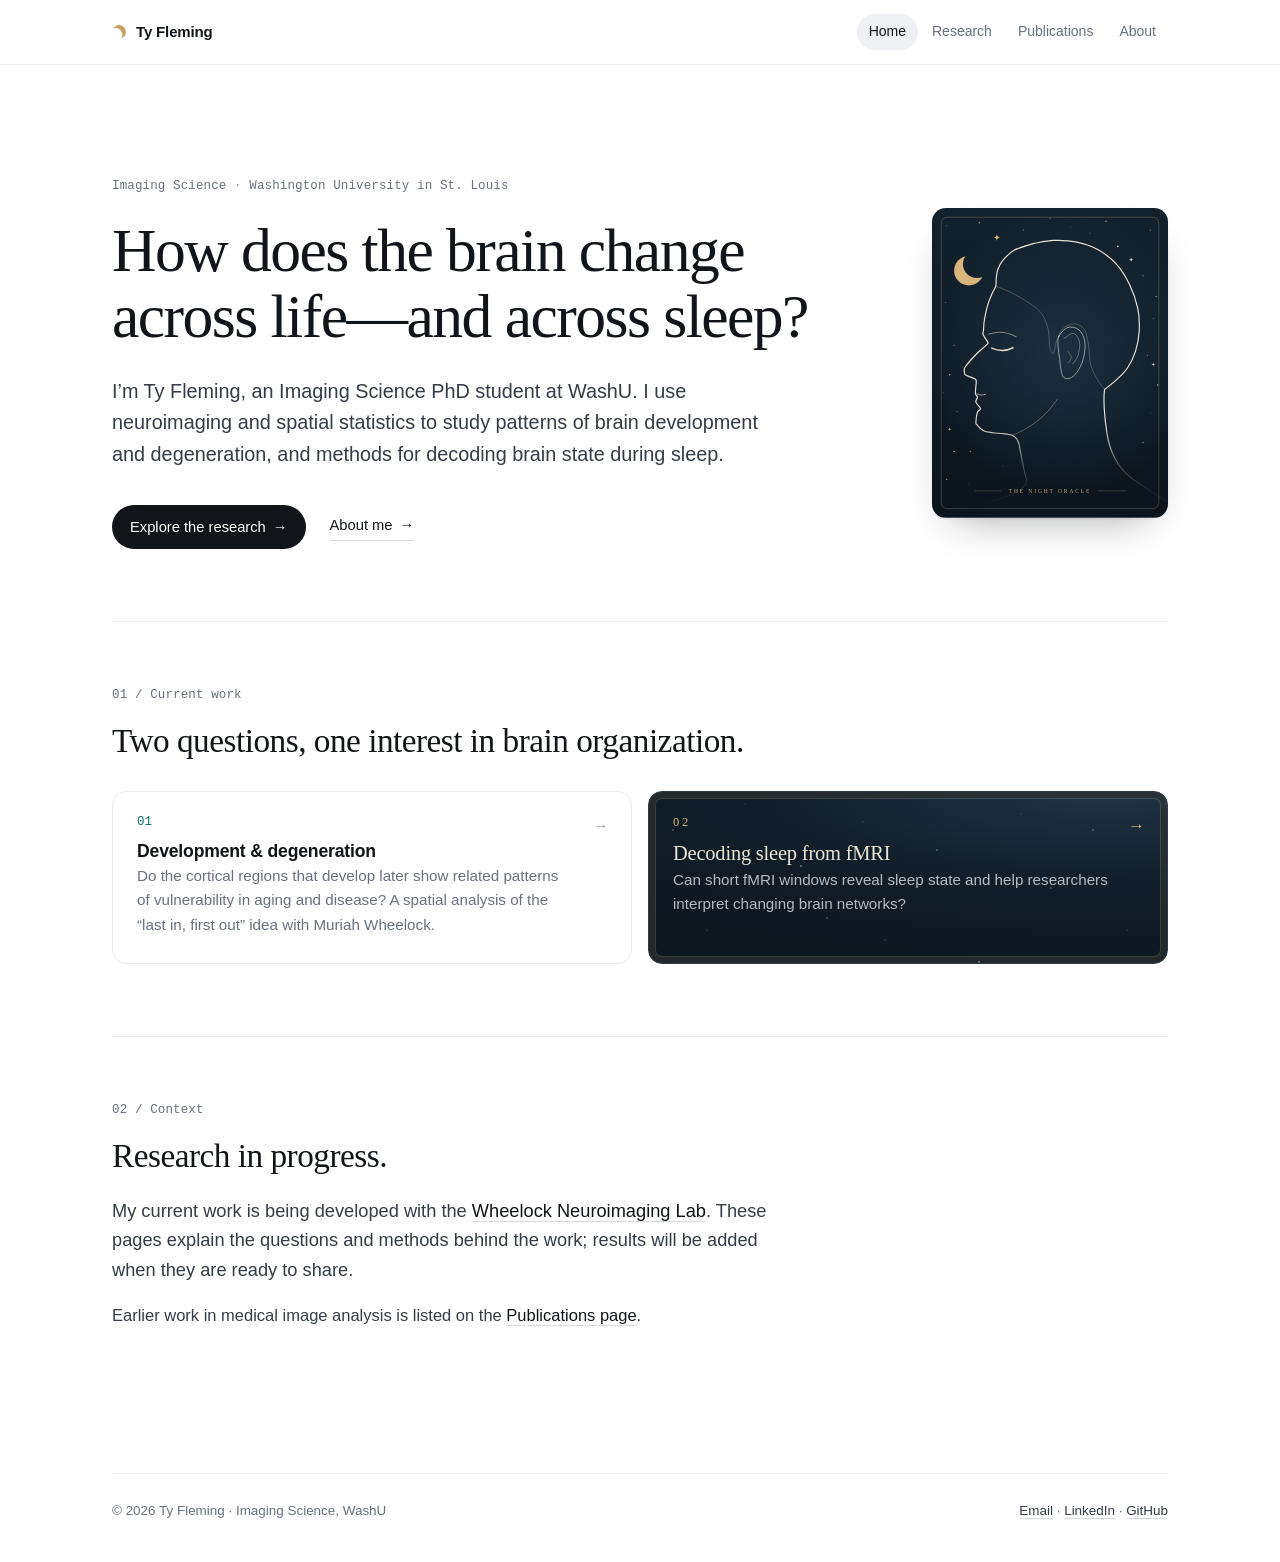
==== index.html @ 27615212 "Smooth the day/night transitions into one continuous motion Use cross-document view transitions wher" ====
<!doctype html>
<html lang="en">
<head>
  <meta charset="utf-8">
  <meta name="viewport" content="width=device-width, initial-scale=1">
  <meta name="description" content="Ty Fleming is an Imaging Science PhD student at WashU studying spatial patterns of brain development, degeneration, and sleep.">
  <title>Imaging Science PhD student — Ty Fleming</title>
  <link rel="stylesheet" href="style.css?v=20261013-sky3">
  <script src="sky.js?v=20261013-sky3"></script>
  <script defer src="head-studies.js?v=20261013-sky3"></script>

</head>
<body>
  <a class="skip-link" href="#main">Skip to content</a>
  <header class="site-header">
    <div class="header-inner">
      <a class="brand" href="index.html"><span class="brand-mark" aria-hidden="true"></span>Ty Fleming<span class="visually-hidden"> — home</span></a>
      <nav class="site-nav" aria-label="Main navigation"><a href="index.html" aria-current="page">Home</a><a href="research.html">Research</a><a href="publications.html">Publications</a><a href="about.html">About</a></nav>
    </div>
  </header>
  <main id="main">
<section class="page-hero has-portrait" aria-labelledby="home-title">
  <div class="hero-copy">
    <span class="eyebrow">Imaging Science<span class="sep"> · </span>Washington University in St. Louis</span>
    <h1 id="home-title">How does the brain change across life⁠—and across sleep?</h1>
    <p class="lead">I’m Ty Fleming, an Imaging Science PhD student at WashU. I use neuroimaging and spatial statistics to study patterns of brain development and degeneration, and methods for decoding brain state during sleep.</p>
    <div class="hero-actions"><a class="text-link button" href="research.html">Explore the research</a><a class="text-link" href="about.html">About me</a></div>
  </div>
  <div class="hero-portrait" data-selected-portrait="oracle" role="img" aria-label="Sleeping Night Oracle profile with a crescent moon and stars"></div>
</section>
<section class="content-section" aria-labelledby="current-work">
  <span class="section-label">01 / Current work</span>
  <div class="section-body">
    <h2 id="current-work">Two questions, one interest in brain organization.</h2>
    <div class="project-list">
      <a class="project-row" href="filo.html"><span class="number">01</span><div class="project-copy"><h3>Development &amp; degeneration</h3><p>Do the cortical regions that develop later show related patterns of vulnerability in aging and disease? A spatial analysis of the “last in, first out” idea with Muriah Wheelock.</p></div><span class="arrow" aria-hidden="true">→</span></a>
      <a class="project-row is-night" href="sleep.html"><span class="number">02</span><div class="project-copy"><h3>Decoding sleep from fMRI</h3><p>Can short fMRI windows reveal sleep state and help researchers interpret changing brain networks?</p></div><span class="arrow" aria-hidden="true">→</span></a>
    </div>
  </div>
</section>
<section class="content-section" aria-labelledby="context-title">
  <span class="section-label">02 / Context</span>
  <div class="section-body wide-copy">
    <h2 id="context-title">Research in progress.</h2>
    <p class="intro">My current work is being developed with the <a href="https://www.mir.wustl.edu/research/research-centers/neuroimaging-labs-research-center-nil-rc/labs/wheelock-lab/people/">Wheelock Neuroimaging Lab</a>. These pages explain the questions and methods behind the work; results will be added when they are ready to share.</p>
    <p>Earlier work in medical image analysis is listed on the <a href="publications.html">Publications page</a>.</p>
  </div>
</section>
</main>
  <footer class="site-footer"><span>© 2026 Ty Fleming · Imaging Science, WashU</span><span><a href="mailto:t.to@wustl.edu">Email</a> · <a href="https://www.linkedin.com/in/tyrellto/">LinkedIn</a> · <a href="https://github.com/tyfleming">GitHub</a></span></footer>
</body>
</html>
---- style.css ----
/* Minimal research site: one reading column, quiet hairlines, one accent.
   Stage colors are a validated dusk-to-night ramp (Wake → N3 gets darker).
   Pages opt into the Night Oracle theme with <html data-theme="night"> (the sleep page). */
:root{
  --bg:#ffffff;--ink:#111418;--ink-2:#353c45;--muted:#69717d;--faint:#a3a9b2;
  --line:#e9ebee;--line-2:#d6dade;--panel:#f6f7f9;--panel-2:#eef0f3;
  --accent:#0f6e6a;--accent-ink:#0b5652;--accent-soft:#e7f1f0;--moon:#c9a15f;
  --wake:#d4922a;--n1:#cf6068;--n2:#9460b8;--n3:#3f4a9c;
  --sans:-apple-system,BlinkMacSystemFont,"Inter","Segoe UI",Roboto,"Helvetica Neue",Arial,sans-serif;
  --serif:Charter,"Bitstream Charter","Iowan Old Style","Sitka Text",Cambria,Georgia,serif;
  --mono:"SF Mono",ui-monospace,SFMono-Regular,Menlo,Consolas,"Liberation Mono",monospace;
  --max:1120px;--gutter:32px;--measure:680px;--header:64px;
}

/* Base */
*{box-sizing:border-box}
html{scroll-behavior:smooth;scroll-padding-top:calc(var(--header) + 24px);-webkit-text-size-adjust:100%}
body{margin:0;min-height:100vh;display:flex;flex-direction:column;background:var(--bg);color:var(--ink-2);font:16.5px/1.65 var(--sans);-webkit-font-smoothing:antialiased;-moz-osx-font-smoothing:grayscale;text-rendering:optimizeLegibility}
a{color:var(--ink);text-decoration:underline;text-decoration-color:var(--line-2);text-decoration-thickness:1px;text-underline-offset:.22em;transition:color .15s ease,text-decoration-color .15s ease}
a:hover{color:var(--accent);text-decoration-color:currentColor}
:focus-visible{outline:2px solid var(--accent);outline-offset:3px;border-radius:3px}
strong{color:var(--ink);font-weight:600}
em{font-style:italic}
p{margin:0 0 1.1rem}
h1,h2,h3{color:var(--ink);margin:0}
h2{font:400 clamp(1.7rem,2.6vw,2.2rem)/1.2 var(--serif);letter-spacing:-.015em;margin:0 0 20px;max-width:var(--measure);text-wrap:balance}
h3{font-size:1.06rem;line-height:1.35;font-weight:600;letter-spacing:-.01em;margin:0 0 8px}
button,select,input{font:inherit}
::selection{background:var(--accent-soft)}
.skip-link{position:absolute;left:-9999px;top:12px;z-index:50;background:var(--ink);color:#fff;padding:.5rem 1rem;border-radius:8px}
.skip-link:focus{left:12px;color:#fff}
.visually-hidden{position:absolute;width:1px;height:1px;padding:0;margin:-1px;overflow:hidden;clip:rect(0,0,0,0);white-space:nowrap;border:0}

/* Header */
.site-header{position:sticky;top:0;z-index:30;background:rgba(255,255,255,.86);-webkit-backdrop-filter:saturate(1.6) blur(14px);backdrop-filter:saturate(1.6) blur(14px);border-bottom:1px solid var(--line)}
.header-inner{max-width:var(--max);height:var(--header);margin:0 auto;padding:0 var(--gutter);display:flex;align-items:center;justify-content:space-between;gap:24px}
.brand{display:inline-flex;align-items:center;gap:10px;font-weight:600;font-size:15px;letter-spacing:-.01em;color:var(--ink);text-decoration:none;white-space:nowrap}
.brand:hover{color:var(--ink)}
.brand-mark{display:inline-block;width:14px;height:14px;border-radius:50%;box-shadow:inset -4.5px 1.5px 0 0 var(--moon);transform:rotate(-20deg)}
.site-nav{display:flex;align-items:center;gap:2px}
.site-nav a{font-size:14px;color:var(--muted);text-decoration:none;padding:6px 12px;border-radius:999px;transition:background-color .15s ease,color .15s ease}
.site-nav a:hover{color:var(--ink);background:var(--panel)}
.site-nav a[aria-current=page]{color:var(--ink);background:var(--panel-2)}

/* Layout */
main{flex:1;width:100%;max-width:var(--max);margin:0 auto;padding:0 var(--gutter)}
.page-hero{padding:clamp(64px,9vw,112px) 0 clamp(48px,6vw,72px)}
.page-hero.has-portrait{display:grid;grid-template-columns:minmax(0,1fr) minmax(180px,236px);gap:clamp(40px,7vw,96px);align-items:center}
.eyebrow{display:block;margin:0 0 22px;font:500 12.5px/1.5 var(--mono);color:var(--muted);letter-spacing:.01em}
.eyebrow .sep{color:var(--faint)}
.page-hero h1{font:400 clamp(2.45rem,5.2vw,3.85rem)/1.07 var(--serif);letter-spacing:-.025em;max-width:820px;text-wrap:balance}
.page-hero .lead{font-size:clamp(1.1rem,1.55vw,1.27rem);line-height:1.6;color:var(--ink-2);max-width:var(--measure);margin:26px 0 0}
.hero-actions{display:flex;flex-wrap:wrap;align-items:center;gap:12px 24px;margin-top:34px}
.hero-portrait{display:block;width:100%;aspect-ratio:320 / 420;border-radius:14px;overflow:hidden;box-shadow:0 1px 2px rgba(17,20,24,.06),0 18px 40px -22px rgba(17,20,24,.45)}
.hero-portrait svg{display:block;width:100%;height:100%}

.content-section{padding:64px 0 72px;border-top:1px solid var(--line)}
.section-label{display:block;margin:0 0 16px;font:500 12.5px/1.5 var(--mono);color:var(--muted);letter-spacing:.01em}
.section-body>:first-child{margin-top:0}
.section-body>:last-child{margin-bottom:0}
.section-body>p,.wide-copy>p,.technical-content>p,.math-step p{max-width:var(--measure)}
.intro{font-size:1.14rem;line-height:1.62;color:var(--ink-2)}
.small{font-size:.89rem;line-height:1.6;color:var(--muted)}
.small strong{color:var(--ink-2)}

/* Links and buttons */
.text-link{display:inline-flex;align-items:center;gap:7px;font-size:.92rem;font-weight:500;color:var(--ink);text-decoration:none;border-bottom:1px solid var(--line-2);padding-bottom:2px;transition:color .15s ease,border-color .15s ease}
.text-link::after{content:"→";font-weight:400;transition:transform .15s ease}
.text-link[href^="http"]::after{content:"↗"}
.text-link[href^="#"]::after{content:"↓"}
.text-link:hover{color:var(--accent);border-color:var(--accent)}
.text-link:hover::after{transform:translateX(2px)}
.text-link[href^="#"]:hover::after{transform:translateY(2px)}
.text-link.button{border:0;padding:10px 18px;border-radius:999px;background:var(--ink);color:#fff}
.text-link.button:hover{background:var(--accent);color:#fff}

/* Project cards */
.project-list{display:grid;grid-template-columns:repeat(2,minmax(0,1fr));gap:16px;margin-top:30px}
.project-row{position:relative;display:flex;flex-direction:column;gap:12px;padding:24px 56px 26px 24px;border:1px solid var(--line);border-radius:14px;background:#fff;color:inherit;text-decoration:none;transition:border-color .2s ease,box-shadow .2s ease,transform .2s ease}
.project-row:hover{color:inherit;border-color:var(--line-2);box-shadow:0 14px 32px -20px rgba(17,20,24,.28);transform:translateY(-2px)}
.project-row .number{font:500 12.5px/1 var(--mono);color:var(--accent)}
.project-row h3{margin:0;font-size:1.1rem}
.project-row p{margin:0;color:var(--muted);font-size:.95rem;line-height:1.6}
.project-row .arrow{position:absolute;top:20px;right:22px;color:var(--faint);font-size:1.05rem;transition:transform .2s ease,color .2s ease}
.project-row:hover .arrow,.project-row:focus-visible .arrow{color:var(--accent);transform:translateX(3px)}
.project-row:hover h3{color:var(--accent-ink)}

/* Method steps */
.method-grid{display:grid;grid-template-columns:repeat(4,minmax(0,1fr));gap:30px 22px;margin:34px 0 26px}
.method-grid.sleep-grid{grid-template-columns:repeat(3,minmax(0,1fr))}
.method-step{position:relative;min-width:0;padding-top:20px;border-top:1px solid var(--line-2)}
.method-step::before{content:"";position:absolute;top:-4px;left:0;width:7px;height:7px;border-radius:50%;background:var(--accent);box-shadow:0 0 0 3px #fff}
.step-index{display:block;font:500 12px/1 var(--mono);color:var(--muted)}
.method-quantity{display:block;margin:12px 0 14px;font:500 1.02rem/1.35 var(--mono);color:var(--accent-ink);letter-spacing:-.01em}
.method-step h3{font-size:1rem;margin-bottom:6px}
.method-step p{margin:0;font-size:.9rem;line-height:1.58;color:var(--muted)}

/* Figures */
.research-figure{margin:40px 0 0}
.research-image-pan{overflow-x:auto;border:1px solid var(--line);border-radius:14px;background:#fff}
.research-figure img{display:block;width:100%;height:auto;max-width:100%}
.research-figure figcaption,.step-visual figcaption,.sleep-flow figcaption{max-width:var(--measure);margin-top:14px;font-size:.87rem;line-height:1.6;color:var(--muted)}
.research-figure figcaption strong{color:var(--ink)}
.step-visual{margin:30px 0 34px}
.visual-pan{overflow-x:auto;border:1px solid var(--line);border-radius:14px;background:#fff}
.step-visual img{display:block;width:100%;height:auto}
.figure-index{font:600 12px/1 var(--mono);color:var(--ink);letter-spacing:.01em;margin-right:4px;white-space:nowrap}
.figure-title{color:var(--ink);font-weight:600}
.figure-meta{display:block;margin:4px 0 6px;font:12px/1.5 var(--mono);color:var(--muted)}

/* Disclosure */
.technical{margin-top:34px;border:1px solid var(--line);border-radius:14px;padding:0 22px}
.technical summary{display:flex;align-items:center;justify-content:space-between;gap:16px;padding:17px 0;font-size:.95rem;font-weight:600;color:var(--ink);cursor:pointer;list-style:none}
.technical summary::-webkit-details-marker{display:none}
.technical summary::after{content:"";width:8px;height:8px;margin-right:4px;border-right:1.5px solid var(--muted);border-bottom:1.5px solid var(--muted);transform:rotate(45deg) translate(-2px,-2px);transition:transform .2s ease}
.technical[open] summary::after{transform:rotate(-135deg) translate(-2px,-2px)}
.technical-content{padding:2px 0 24px;border-top:1px solid var(--line);color:var(--ink-2)}
.technical-content h3{margin:1.5rem 0 .4rem;font-size:1rem}
.technical-content ul{margin:0;padding-left:1.3rem}
.technical-content li{margin:.5rem 0}

/* Publications */
.pub-list{margin-top:26px;border-top:1px solid var(--line)}
.pub-entry{display:grid;grid-template-columns:88px minmax(0,1fr);gap:24px;padding:26px 0;border-bottom:1px solid var(--line)}
.pub-entry .year{font:500 13px/1.6 var(--mono);color:var(--muted);padding-top:2px}
.pub-entry h3{max-width:720px;font-size:1.05rem;line-height:1.45;margin-bottom:8px}
.pub-entry p{margin:0 0 12px;font-size:.92rem;color:var(--muted)}
.pub-entry .text-link{font-size:.86rem}
.pub-entry:last-child{border-bottom:0}

/* Notes */
.note-band{max-width:var(--measure);margin:22px 0 14px;padding:16px 20px;border-radius:12px;background:var(--panel);font-size:.92rem;line-height:1.6}
.note-band p:last-child{margin-bottom:0}

/* Footer */
.site-footer{width:calc(100% - 2 * var(--gutter));max-width:calc(var(--max) - 2 * var(--gutter));margin:72px auto 0;padding:26px 0 40px;border-top:1px solid var(--line);display:flex;align-items:baseline;justify-content:space-between;gap:20px;font-size:.84rem;color:var(--muted)}
.site-footer a{color:var(--ink-2)}

/* ---------- Sleep decoding page ---------- */
.doc-layout{display:grid;grid-template-columns:minmax(0,1fr);gap:56px;align-items:start}
.doc-toc{display:none}
.toc-title{margin:0 0 12px;font:500 12px/1.5 var(--mono);color:var(--muted)}
.doc-toc ol{list-style:none;margin:0;padding:0}
.doc-toc ol ol{margin:4px 0 6px 12px;padding-left:10px;border-left:1px solid var(--line)}
.doc-toc li{margin:0}
.doc-toc a{display:block;padding:4px 0;font-size:.84rem;line-height:1.35;color:var(--muted);text-decoration:none}
.doc-toc ol ol a{font-size:.8rem;padding:3px 0}
.doc-toc a:hover{color:var(--ink)}
.doc-toc a.is-active{color:var(--accent-ink);font-weight:600}
@media(min-width:1180px){
  .doc-layout{grid-template-columns:minmax(0,1fr) 188px}
  .doc-toc{display:block;position:sticky;top:calc(var(--header) + 40px);max-height:calc(100vh - var(--header) - 72px);overflow:auto;padding:64px 0 24px}
  .sleep-page .method-nav{display:none}
}

/* Impact list */
.sleep-impact{max-width:820px;margin:30px 0 0;display:grid;grid-template-columns:repeat(3,minmax(0,1fr));gap:16px}
.impact-row{padding:22px 22px 24px;border-radius:14px;background:var(--panel)}
.impact-index{display:block;margin-bottom:14px;font:500 12px/1 var(--mono);color:var(--accent)}
.impact-row h3{font-size:1rem;margin:0 0 8px}
.impact-row p{margin:0;font-size:.9rem;line-height:1.6;color:var(--ink-2)}
.sleep-goal{max-width:var(--measure);margin:30px 0 12px;font-size:1.02rem;line-height:1.62}
.sleep-evidence{margin-top:12px}

/* Performance */
.performance-summary{display:grid;grid-template-columns:repeat(3,minmax(0,1fr));gap:12px;max-width:820px;margin:28px 0 40px}
.performance-summary>div{padding:20px 22px 22px;border-radius:14px;background:var(--panel)}
.performance-summary strong{display:block;font:500 clamp(2rem,3.6vw,2.6rem)/1.05 var(--sans);letter-spacing:-.03em;color:var(--ink)}
.performance-summary span{display:block;margin-top:10px;font-size:.86rem;color:var(--muted)}
.performance-grid{display:grid;grid-template-columns:minmax(0,1.25fr) minmax(0,1fr);gap:40px;max-width:900px;align-items:start}
.performance-grid h3{margin-bottom:12px}
.performance-table-wrap{overflow-x:auto}
.performance-table{width:100%;border-collapse:collapse;font-size:.88rem;font-variant-numeric:tabular-nums}
.performance-table caption,.confusion caption{caption-side:top;text-align:left;margin-bottom:10px;font-size:.82rem;line-height:1.5;color:var(--muted)}
.performance-table th,.performance-table td{padding:10px 8px;border-bottom:1px solid var(--line);text-align:right;white-space:nowrap}
.performance-table th:first-child{text-align:left;padding-left:0}
.performance-table td:last-child{padding-right:0}
.performance-table thead th{font:500 11.5px/1.4 var(--mono);color:var(--muted);border-bottom-color:var(--line-2)}
.performance-table tbody th{font-weight:600;color:var(--ink)}
.stage-dot{display:inline-block;width:8px;height:8px;margin-right:9px;border-radius:50%;background:var(--stage);vertical-align:1px}
.confusion{border-collapse:separate;border-spacing:3px;font-variant-numeric:tabular-nums}
.confusion th{font:500 11.5px/1.3 var(--mono);color:var(--muted);padding:4px 6px;text-align:center}
.confusion tbody th{text-align:right;padding-right:8px;color:var(--ink);font:600 .84rem/1.2 var(--sans)}
.confusion td{width:66px;height:54px;padding:6px 4px;border-radius:7px;text-align:center;color:var(--ink)}
.confusion td.is-dark{color:#fff}
.confusion td span{display:block;font-size:.86rem;font-weight:600;line-height:1.2}
.confusion td small{display:block;margin-top:2px;font:11px/1.2 var(--mono);opacity:.78}
.confusion .axis-note th{font:500 11px/1.3 var(--mono);color:var(--muted);text-align:center;padding-bottom:2px}
.performance-context{max-width:var(--measure);margin-top:26px}

/* Pipeline diagram */
.sleep-flow{margin:30px 0 40px}
.flow-grid{display:grid;grid-template-columns:minmax(0,1fr) 30px minmax(118px,140px);align-items:stretch}
.flow-branches{display:grid;gap:14px;min-width:0}
.flow-branch-label{display:block;margin:0 0 7px;font:500 11.5px/1.4 var(--mono);color:var(--muted)}
.flow-line{list-style:none;display:flex;align-items:stretch;gap:22px;margin:0;padding:0}
.flow-line li{position:relative;flex:1;min-width:0;display:flex;flex-direction:column;justify-content:space-between;gap:8px;min-height:70px;padding:11px 12px;border-radius:10px;background:var(--panel);font-size:.78rem;line-height:1.3;color:var(--muted)}
.flow-line li+li::before{content:"";position:absolute;left:-17px;top:50%;width:12px;height:1px;background:var(--faint)}
.flow-line li+li::after{content:"";position:absolute;left:-9px;top:calc(50% - 3px);width:5px;height:5px;border-top:1px solid var(--faint);border-right:1px solid var(--faint);transform:rotate(45deg)}
.flow-line strong{font:500 .9rem/1.2 var(--mono);color:var(--ink);white-space:nowrap}
.flow-join{position:relative;margin:calc(11.5px * 1.4 + 7px + 35px) 0 35px}
.flow-join::before{content:"";position:absolute;left:0;right:12px;top:0;bottom:0;border:1px solid var(--faint);border-left:0;border-radius:0 10px 10px 0}
.flow-join::after{content:"";position:absolute;right:2px;top:calc(50% - 3px);width:5px;height:5px;border-top:1px solid var(--faint);border-right:1px solid var(--faint);transform:rotate(45deg)}
.flow-join i{position:absolute;right:0;left:calc(100% - 12px);top:50%;height:1px;background:var(--faint)}
.flow-merge{align-self:center;display:flex;flex-direction:column;justify-content:space-between;gap:8px;min-height:70px;padding:11px 12px;border-radius:10px;background:var(--ink);color:#c9ced5;font-size:.78rem;line-height:1.3}
.flow-merge strong{font:500 .9rem/1.2 var(--mono);color:#fff}
.sleep-flow figcaption{max-width:var(--measure)}

/* Equations */
.method-nav{display:flex;flex-wrap:wrap;gap:6px;margin:0 0 26px}
.method-nav a{padding:4px 11px;border-radius:999px;background:var(--panel);font-size:.8rem;color:var(--ink-2);text-decoration:none}
.method-nav a:hover{background:var(--accent-soft);color:var(--accent-ink)}
.math-steps{margin-top:8px}
.math-step{display:grid;grid-template-columns:44px minmax(0,1fr);gap:6px;padding:40px 0 34px;border-top:1px solid var(--line);scroll-margin-top:calc(var(--header) + 16px)}
.math-step>div{min-width:0}
.math-number{padding-top:3px;font:500 13px/1.4 var(--mono);color:var(--accent)}
.math-step h3{margin:0 0 14px;font-size:1.2rem}
.math-step p{font-size:.96rem;line-height:1.68}
.math-step p:last-child{margin-bottom:0}
.formula{max-width:100%;overflow-x:auto;margin:22px 0;padding:18px 20px;border-radius:12px;background:var(--panel);font-size:1.06rem;line-height:1.9;font-variant-numeric:tabular-nums}
.formula .katex-display{width:max-content;min-width:100%;margin:0;text-align:center}
.formula .katex-display>.katex{text-align:center}
.formula .katex{font-size:1em}
.method-source{margin-top:26px;max-width:var(--measure)}

/* Simplex explorer */
.simplex-shell{margin-top:26px}
.simplex-toolbar{display:flex;flex-wrap:wrap;align-items:center;justify-content:space-between;gap:14px 20px;margin-bottom:16px}
.simplex-label-view{display:flex;align-items:center;gap:12px;margin:0;padding:0;border:0;font-size:.84rem}
.simplex-label-view[hidden]{display:none}
.simplex-label-view legend{float:left;margin-right:4px;padding:0;font-weight:600;color:var(--ink)}
.segmented{display:inline-flex;padding:3px;border-radius:999px;background:var(--panel-2)}
.segmented label{display:inline-flex;align-items:center;padding:5px 13px;border-radius:999px;color:var(--muted);cursor:pointer;transition:background-color .15s ease,color .15s ease}
.segmented input{position:absolute;opacity:0;pointer-events:none}
.segmented label:has(input:checked){background:#fff;color:var(--ink);box-shadow:0 1px 2px rgba(17,20,24,.12)}
.segmented label:has(input:focus-visible){outline:2px solid var(--accent);outline-offset:1px}
.simplex-controls{display:flex;flex-wrap:wrap;align-items:center;gap:10px 14px;font-size:.84rem}
.simplex-controls label{font-weight:600;color:var(--ink)}
.simplex-controls select,.simplex-readout select{appearance:none;-webkit-appearance:none;border:1px solid var(--line-2);border-radius:9px;background:#fff url("data:image/svg+xml,%3Csvg xmlns='http://www.w3.org/2000/svg' width='10' height='6'%3E%3Cpath d='M1 1l4 4 4-4' fill='none' stroke='%2369717d' stroke-width='1.4'/%3E%3C/svg%3E") no-repeat right 11px center;color:var(--ink);padding:7px 32px 7px 11px;font-size:.84rem;cursor:pointer}
.simplex-controls select:hover,.simplex-readout select:hover{border-color:var(--faint)}
.simplex-actions{display:inline-flex;gap:4px}
.simplex-actions button{min-width:34px;height:34px;padding:0 10px;border:1px solid var(--line-2);border-radius:9px;background:#fff;color:var(--ink-2);font-size:.84rem;cursor:pointer;transition:background-color .15s ease,border-color .15s ease}
.simplex-actions button:hover{background:var(--panel);border-color:var(--faint)}
.simplex-layout{display:grid;grid-template-columns:minmax(0,1.65fr) minmax(220px,.85fr);gap:28px;align-items:start}
.simplex-canvas-wrap{min-width:0;border:1px solid var(--line);border-radius:16px;background:#fff;overflow:hidden}
#simplex-canvas{display:block;width:100%;height:470px;touch-action:none;cursor:grab}
#simplex-canvas:active{cursor:grabbing}
.stage-key{display:flex;flex-wrap:wrap;gap:8px 18px;margin:14px 0 10px;font-size:.82rem;color:var(--ink-2)}
.stage-key span{display:inline-flex;align-items:center;gap:7px}
.stage-key i{display:inline-block;width:9px;height:9px;border-radius:50%;background:var(--stage)}
.simplex-readout{font-size:.88rem}
.simplex-readout label{display:block;margin-bottom:8px;color:var(--ink)}
.simplex-readout select{width:100%}
.prediction-summary{display:grid;grid-template-columns:1fr auto;gap:2px 12px;align-items:baseline;margin:22px 0 0;padding:0 0 12px}
.prediction-summary span:first-child{grid-column:1 / -1;font:500 11.5px/1.5 var(--mono);color:var(--muted)}
.prediction-summary strong{font-size:1.75rem;line-height:1.15;font-weight:600;letter-spacing:-.02em;color:var(--ink)}
.prediction-summary strong::before{content:"";display:inline-block;width:11px;height:11px;margin-right:10px;border-radius:50%;background:var(--predicted-color,var(--faint));vertical-align:3px}
.prediction-summary span:last-child{font-size:.82rem;color:var(--muted);font-variant-numeric:tabular-nums}
.observed-summary{display:grid;grid-template-columns:1fr auto;align-items:baseline;gap:12px;margin:0 0 4px;padding:10px 0;border-top:1px solid var(--line)}
.observed-summary[hidden]{display:none}
.observed-summary span{font:500 11.5px/1.5 var(--mono);color:var(--muted)}
.observed-summary strong{font-size:1.1rem;color:var(--ink)}
.observed-summary strong::before{content:"";display:inline-block;width:9px;height:9px;margin-right:8px;border-radius:50%;background:var(--observed-color,var(--faint));vertical-align:1px}
.prob-strip{display:flex;gap:2px;height:10px;margin:6px 0 4px;border-radius:5px;overflow:hidden;background:var(--panel-2)}
.prob-strip i{display:block;height:100%;min-width:0;background:var(--stage);transition:flex-basis .25s ease}
.simplex-readout table{width:100%;margin:12px 0 16px;border-collapse:collapse;font-size:.85rem;font-variant-numeric:tabular-nums}
.simplex-readout th,.simplex-readout td{padding:8px 0;border-bottom:1px solid var(--line);text-align:left}
.simplex-readout thead th{font:500 11.5px/1.4 var(--mono);color:var(--muted);border-bottom-color:var(--line-2)}
.simplex-readout tbody th{font-weight:500;color:var(--ink)}
.simplex-readout td:last-child,.simplex-readout th:last-child{text-align:right}

/* Head studies page (unlinked) keeps working with the shared tokens. */
.studies-intro h1{font-family:var(--serif)!important}

/* ---------- Night Oracle theme (sleep page) ----------
   The same layout under a night sky: ivory type, moon-gold accents, tarot-style framing.
   Stage ramp re-stepped for the dark surface (CVD ΔE 12.7, normal-vision ΔE 17.6). */
:root{--stars:url("data:image/svg+xml,%3Csvg xmlns='http://www.w3.org/2000/svg' width='420' height='420'%3E%3Cg fill='%23e7ecef'%3E%3Ccircle cx='24' cy='38' r='0.9' opacity='0.55'/%3E%3Ccircle cx='96' cy='12' r='0.6' opacity='0.4'/%3E%3Ccircle cx='152' cy='74' r='1.1' opacity='0.7'/%3E%3Ccircle cx='214' cy='30' r='0.7' opacity='0.45'/%3E%3Ccircle cx='288' cy='58' r='0.9' opacity='0.6'/%3E%3Ccircle cx='372' cy='22' r='0.6' opacity='0.4'/%3E%3Ccircle cx='402' cy='96' r='1' opacity='0.55'/%3E%3Ccircle cx='58' cy='138' r='0.7' opacity='0.45'/%3E%3Ccircle cx='130' cy='182' r='0.6' opacity='0.35'/%3E%3Ccircle cx='236' cy='148' r='0.8' opacity='0.5'/%3E%3Ccircle cx='330' cy='170' r='1.2' opacity='0.65'/%3E%3Ccircle cx='386' cy='226' r='0.7' opacity='0.4'/%3E%3Ccircle cx='18' cy='250' r='1' opacity='0.55'/%3E%3Ccircle cx='110' cy='286' r='0.8' opacity='0.5'/%3E%3Ccircle cx='196' cy='250' r='0.6' opacity='0.35'/%3E%3Ccircle cx='262' cy='318' r='1' opacity='0.6'/%3E%3Ccircle cx='346' cy='298' r='0.6' opacity='0.35'/%3E%3Ccircle cx='64' cy='372' r='0.7' opacity='0.45'/%3E%3Ccircle cx='154' cy='396' r='1.1' opacity='0.6'/%3E%3Ccircle cx='300' cy='392' r='0.8' opacity='0.45'/%3E%3C/g%3E%3Cg fill='%23d8b57c'%3E%3Ccircle cx='178' cy='126' r='1' opacity='.6'/%3E%3Ccircle cx='44' cy='322' r='.9' opacity='.5'/%3E%3C/g%3E%3C/svg%3E")}
:root[data-theme="night"]{
  color-scheme:dark;
  --bg:#0d1720;--bg-2:#111c26;--ink:#ece6d6;--ink-2:#c1c9d0;--muted:#8f9aa6;--faint:#5e6a77;
  --line:#1f2c38;--line-2:#2c3a47;--panel:#13202b;--panel-2:#1a2834;--panel-3:#22323f;
  --accent:#d8b57c;--accent-ink:#e8cb95;--accent-soft:rgba(216,181,124,.14);--moon:#d8b57c;
  --gold-line:rgba(216,181,124,.30);--gold-faint:rgba(216,181,124,.14);
  --wake:#c38824;--n1:#b24f63;--n2:#6453a7;--n3:#359bd9;
  --canvas-bg:#111c26;--canvas-line:#4a5866;--canvas-ink:#ece6d6;--canvas-point-alpha:.5;
}
:root[data-theme="night"] body{background:radial-gradient(1100px 620px at 82% -8%,rgba(40,66,92,.55),transparent 68%),radial-gradient(900px 700px at -10% 110%,rgba(52,48,96,.28),transparent 70%),var(--bg);background-attachment:fixed}
/* A fixed, sparse star field: full at the page edges, faint behind the reading column. */
:root[data-theme="night"] body::before{content:"";position:fixed;inset:0;z-index:-1;pointer-events:none;background-image:var(--stars);background-size:420px 420px;opacity:.8;-webkit-mask-image:linear-gradient(90deg,#000 0,#000 9%,rgba(0,0,0,.22) 24%,rgba(0,0,0,.22) 76%,#000 91%,#000 100%);mask-image:linear-gradient(90deg,#000 0,#000 9%,rgba(0,0,0,.22) 24%,rgba(0,0,0,.22) 76%,#000 91%,#000 100%)}
:root[data-theme="night"] a{text-decoration-color:var(--gold-line)}
:root[data-theme="night"] ::selection{background:rgba(216,181,124,.32);color:#fff}
:root[data-theme="night"] .skip-link,:root[data-theme="night"] .skip-link:focus{background:var(--accent);color:var(--bg)}
:root[data-theme="night"] .site-header{background:rgba(11,20,28,.78);-webkit-backdrop-filter:saturate(1.4) blur(14px);backdrop-filter:saturate(1.4) blur(14px);border-bottom-color:var(--gold-faint)}
:root[data-theme="night"] .brand{font:500 16px/1 var(--serif);letter-spacing:.04em}
:root[data-theme="night"] .site-nav a[aria-current=page]{color:var(--accent-ink);background:var(--accent-soft)}
:root[data-theme="night"] .eyebrow,:root[data-theme="night"] .section-label{font:600 11.5px/1.6 var(--serif);color:var(--accent);letter-spacing:.24em;text-transform:uppercase}
:root[data-theme="night"] .page-hero h1{letter-spacing:-.015em}
/* Section dividers: a gold hairline that parts around a small star. */
:root[data-theme="night"] .content-section{position:relative;border-top:0}
:root[data-theme="night"] .content-section::before{content:"";position:absolute;top:0;left:0;right:0;height:1px;background:linear-gradient(90deg,transparent,var(--gold-line) 10%,var(--gold-line) 47%,transparent 48.6%,transparent 51.4%,var(--gold-line) 53%,var(--gold-line) 90%,transparent)}
:root[data-theme="night"] .content-section::after{content:"✦";position:absolute;top:0;left:50%;transform:translate(-50%,-52%);font-size:12px;line-height:1;color:var(--accent)}
:root[data-theme="night"] .text-link{border-bottom-color:var(--gold-line)}
:root[data-theme="night"] .method-step{border-top-color:var(--gold-faint)}
:root[data-theme="night"] .method-step::before{content:"✦";width:auto;height:auto;top:0;left:0;transform:translate(-2px,-55%);border-radius:0;background:var(--bg);box-shadow:none;padding-right:4px;font-size:11px;line-height:1;color:var(--accent)}
:root[data-theme="night"] .visual-pan{border-color:var(--line-2);background:var(--bg-2)}
:root[data-theme="night"] .figure-index{color:var(--accent)}
:root[data-theme="night"] .note-band{border:1px solid var(--gold-faint)}
:root[data-theme="night"] .site-footer{border-top-color:var(--gold-faint)}
:root[data-theme="night"] .toc-title{font:600 11px/1.5 var(--serif);letter-spacing:.22em;text-transform:uppercase;color:var(--accent)}
:root[data-theme="night"] .doc-toc ol ol{border-left-color:var(--gold-faint)}
:root[data-theme="night"] .impact-row{background:linear-gradient(180deg,rgba(28,43,57,.85),rgba(17,28,38,.85));border:1px solid var(--gold-faint)}
:root[data-theme="night"] .performance-summary>div{border:1px solid var(--gold-faint)}
:root[data-theme="night"] .performance-summary strong{color:var(--accent-ink)}
:root[data-theme="night"] .flow-line li{border:1px solid var(--line-2)}
:root[data-theme="night"] .flow-merge{background:var(--accent);color:#3a2c14;box-shadow:0 0 34px -10px rgba(216,181,124,.6)}
:root[data-theme="night"] .flow-merge strong{color:#14100a}
:root[data-theme="night"] .flow-merge::before{color:#5b4826}
:root[data-theme="night"] .method-nav a{border:1px solid var(--line-2)}
:root[data-theme="night"] .formula{border:1px solid var(--line);color:var(--ink)}
:root[data-theme="night"] .segmented label:has(input:checked){background:var(--panel-3);color:var(--accent-ink);box-shadow:inset 0 0 0 1px var(--gold-line)}
:root[data-theme="night"] .simplex-controls select,:root[data-theme="night"] .simplex-readout select{background-color:var(--panel);background-image:url("data:image/svg+xml,%3Csvg xmlns='http://www.w3.org/2000/svg' width='10' height='6'%3E%3Cpath d='M1 1l4 4 4-4' fill='none' stroke='%23d8b57c' stroke-width='1.4'/%3E%3C/svg%3E")}
:root[data-theme="night"] .simplex-actions button{background:var(--panel)}
:root[data-theme="night"] .simplex-actions button:hover{background:var(--panel-2);border-color:var(--gold-line);color:var(--accent-ink)}
:root[data-theme="night"] .simplex-canvas-wrap{border-color:var(--gold-faint);background:var(--bg-2)}
@media(max-width:760px){:root[data-theme="night"] .eyebrow,:root[data-theme="night"] .section-label{letter-spacing:.14em}}

/* On the light pages, links into the sleep research are dealt as small night tarot cards. */
.project-row.is-night{border-color:#2c3a47;background:radial-gradient(130% 100% at 88% 0%,#1f3446 0,#121e29 52%,#0d1720 100%);box-shadow:inset 0 0 0 6px rgba(13,23,32,.5),inset 0 0 0 7px rgba(216,181,124,.22)}
.project-row.is-night::before{content:"";position:absolute;inset:0;border-radius:inherit;background-image:var(--stars);background-size:420px 420px;opacity:.55;pointer-events:none}
.project-row.is-night>*{position:relative}
.project-row.is-night .number{color:#d8b57c;font-family:var(--serif);letter-spacing:.22em}
.project-row.is-night h3{color:#ece6d6;font-family:var(--serif);font-weight:400;font-size:1.28rem}
.project-row.is-night p{color:#b3bcc4}
.project-row.is-night .arrow{position:absolute;color:#d8b57c}
.project-row.is-night:hover{border-color:rgba(216,181,124,.55);box-shadow:inset 0 0 0 6px rgba(13,23,32,.5),inset 0 0 0 7px rgba(216,181,124,.35),0 22px 44px -24px rgba(13,23,32,.8)}
.project-row.is-night:hover h3{color:#e8cb95}

/* Cross-document fade so moving into (or out of) the night page feels continuous. */
@view-transition{navigation:auto}
@media(prefers-reduced-motion:reduce){@view-transition{navigation:none}}

/* Day ↔ night page transitions (sky.js). One continuous motion: the night page descends
   over the day page behind a soft edge (dusk), and the day page rises back (dawn). */
html:active-view-transition-type(to-night)::view-transition-old(root),
html:active-view-transition-type(to-day)::view-transition-old(root),
html:active-view-transition-type(to-night)::view-transition-new(root),
html:active-view-transition-type(to-day)::view-transition-new(root){mix-blend-mode:normal}
html:active-view-transition-type(to-night)::view-transition-old(root){animation:sky-dim 1s cubic-bezier(.65,0,.35,1) both}
html:active-view-transition-type(to-day)::view-transition-old(root){animation:sky-brighten 1s cubic-bezier(.65,0,.35,1) both}
html:active-view-transition-type(to-night)::view-transition-new(root){-webkit-mask-image:linear-gradient(180deg,#000 0,#000 44%,transparent 52%);mask-image:linear-gradient(180deg,#000 0,#000 44%,transparent 52%);-webkit-mask-size:100% 300%;mask-size:100% 300%;animation:sky-descend 1s cubic-bezier(.65,0,.35,1) both}
html:active-view-transition-type(to-day)::view-transition-new(root){-webkit-mask-image:linear-gradient(0deg,#000 0,#000 44%,transparent 52%);mask-image:linear-gradient(0deg,#000 0,#000 44%,transparent 52%);-webkit-mask-size:100% 300%;mask-size:100% 300%;animation:sky-rise 1s cubic-bezier(.65,0,.35,1) both}
@keyframes sky-descend{from{-webkit-mask-position:0 68%;mask-position:0 68%}to{-webkit-mask-position:0 26%;mask-position:0 26%}}
@keyframes sky-rise{from{-webkit-mask-position:0 32%;mask-position:0 32%}to{-webkit-mask-position:0 74%;mask-position:0 74%}}
@keyframes sky-dim{to{filter:brightness(.8)}}
@keyframes sky-brighten{to{filter:brightness(1.25)}}
/* Fallback curtain for browsers without cross-document view transitions: same soft edge. */
.sky-veil{position:fixed;left:0;right:0;top:0;height:200vh;z-index:100;pointer-events:none;will-change:transform}
.sky-veil--dusk{background:linear-gradient(180deg,#0d1720 0,#0d1720 50%,rgba(13,23,32,0) 62%);animation:sky-veil-down .9s cubic-bezier(.65,0,.35,1) forwards}
.sky-veil--dawn{background:linear-gradient(0deg,#fff 0,#fff 50%,rgba(255,255,255,0) 62%);animation:sky-veil-up .9s cubic-bezier(.65,0,.35,1) forwards}
@keyframes sky-veil-down{from{transform:translateY(-100%)}to{transform:translateY(0)}}
@keyframes sky-veil-up{from{transform:translateY(50%)}to{transform:translateY(-50%)}}
html.sky-arrive-night::after,html.sky-arrive-day::after{content:"";position:fixed;inset:0;z-index:100;pointer-events:none;animation:sky-lift .5s ease .05s forwards}
html.sky-arrive-night::after{background:#0d1720}
html.sky-arrive-day::after{background:#fff}
@keyframes sky-lift{to{opacity:0;visibility:hidden}}
@media(prefers-reduced-motion:reduce){.sky-veil,html.sky-arrive-night::after,html.sky-arrive-day::after{display:none}}

/* Responsive */
@media(max-width:900px){
  .performance-grid{grid-template-columns:1fr;gap:34px}
  .sleep-impact{grid-template-columns:1fr}
  .flow-grid{grid-template-columns:1fr}
  .flow-join{display:none}
  .flow-merge{margin-top:14px;align-self:stretch;flex-direction:row;align-items:baseline;min-height:0}
  .flow-merge::before{content:"Both branches →";font:500 11.5px/1.4 var(--mono);color:#9aa1ab;margin-right:auto}
  .simplex-layout{grid-template-columns:1fr}
  #simplex-canvas{height:400px}
}
@media(max-width:760px){
  :root{--gutter:20px;--header:auto}
  html{scroll-padding-top:110px}
  .header-inner{height:auto;min-height:58px;flex-wrap:wrap;gap:6px 16px;padding-top:10px;padding-bottom:10px}
  .site-nav{margin-left:-12px}
  .page-hero.has-portrait{grid-template-columns:minmax(0,1fr) 112px;gap:22px;align-items:start}
  .page-hero.has-portrait .hero-copy{display:contents}
  .page-hero.has-portrait .eyebrow{grid-column:1;grid-row:1;align-self:center;margin:0}
  .page-hero.has-portrait .hero-portrait{grid-column:2;grid-row:1}
  .page-hero.has-portrait h1,.page-hero.has-portrait .lead,.page-hero.has-portrait .hero-actions{grid-column:1 / -1}
  .page-hero.has-portrait .lead{margin-top:0}
  .page-hero.has-portrait .hero-actions{margin-top:6px}
  .page-hero h1{font-size:clamp(2.2rem,9vw,3rem)}
  .content-section{padding:48px 0 54px}
  .project-list{grid-template-columns:1fr}
  .method-grid,.method-grid.sleep-grid{grid-template-columns:repeat(2,minmax(0,1fr))}
  .math-step{grid-template-columns:1fr;gap:6px}
  .flow-line{flex-wrap:wrap;gap:10px 22px}
  .flow-line li{flex:1 1 calc(50% - 22px)}
  .flow-line li:nth-child(odd)::before,.flow-line li:nth-child(odd)::after{display:none}
  .performance-summary{gap:8px}
  .performance-summary>div{padding:16px 14px}
  .simplex-toolbar{flex-direction:column;align-items:flex-start}
}
@media(max-width:600px){
  .step-visual img{width:640px;max-width:none}
  .step-visual figcaption::after{content:" Swipe the visual to inspect it.";color:var(--accent-ink)}
}
@media(max-width:490px){
  .method-grid,.method-grid.sleep-grid{grid-template-columns:1fr}
  .research-figure img{width:800px;max-width:none}
  .pub-entry{grid-template-columns:1fr;gap:4px}
  .performance-summary strong{font-size:1.6rem}
  .performance-summary span{font-size:.75rem;line-height:1.35}
  .performance-table{font-size:.78rem}
  .performance-table th,.performance-table td{padding:8px 4px}
  .confusion td{width:auto;min-width:56px}
  .flow-line{display:grid;grid-template-columns:1fr;gap:10px}
  .flow-line li::before,.flow-line li::after{display:none}
  .formula{padding:14px 12px;font-size:.96rem}
  .site-footer{display:block}
  .site-footer span{display:block;margin-bottom:8px}
  #simplex-canvas{height:330px}
}
@media(prefers-reduced-motion:reduce){
  html{scroll-behavior:auto}
  *,*::before,*::after{transition:none!important}
}
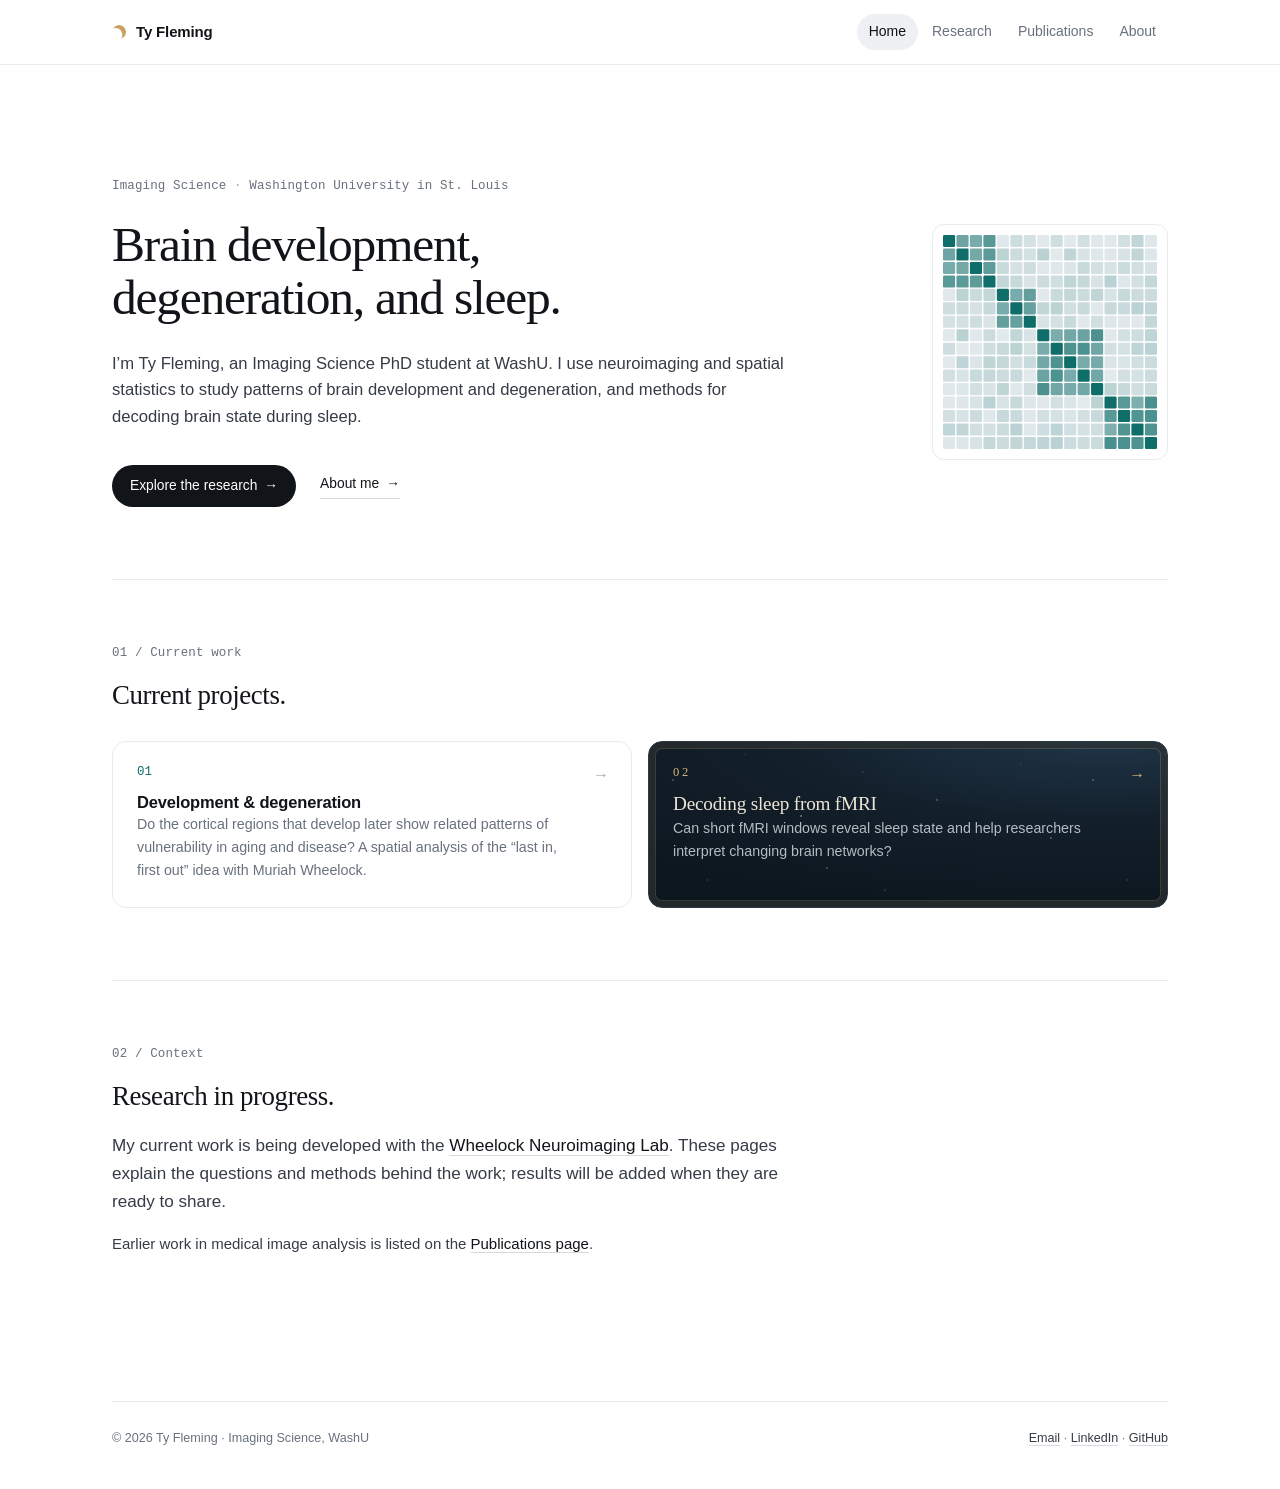
==== commit 3b85f37a: "Use smaller type, plainer headings, and a matrix hero graphic Reduce the type scale: 15px root and b" ====
--- a/index.html
+++ b/index.html
@@ -5,9 +5,9 @@
   <meta name="viewport" content="width=device-width, initial-scale=1">
   <meta name="description" content="Ty Fleming is an Imaging Science PhD student at WashU studying spatial patterns of brain development, degeneration, and sleep.">
   <title>Imaging Science PhD student — Ty Fleming</title>
-  <link rel="stylesheet" href="style.css?v=20261013-sky3">
+  <link rel="stylesheet" href="style.css?v=20261017-type">
   <script src="sky.js?v=20261013-sky3"></script>
-  <script defer src="head-studies.js?v=20261013-sky3"></script>
+  
 
 </head>
 <body>
@@ -22,16 +22,16 @@
 <section class="page-hero has-portrait" aria-labelledby="home-title">
   <div class="hero-copy">
     <span class="eyebrow">Imaging Science<span class="sep"> · </span>Washington University in St. Louis</span>
-    <h1 id="home-title">How does the brain change across life⁠—and across sleep?</h1>
+    <h1 id="home-title">Brain development, degeneration, and sleep.</h1>
     <p class="lead">I’m Ty Fleming, an Imaging Science PhD student at WashU. I use neuroimaging and spatial statistics to study patterns of brain development and degeneration, and methods for decoding brain state during sleep.</p>
     <div class="hero-actions"><a class="text-link button" href="research.html">Explore the research</a><a class="text-link" href="about.html">About me</a></div>
   </div>
-  <div class="hero-portrait" data-selected-portrait="oracle" role="img" aria-label="Sleeping Night Oracle profile with a crescent moon and stars"></div>
+  <div class="hero-matrix"><img src="assets/connectivity-matrix.svg?v=20261017" alt="" width="159" height="159"></div>
 </section>
 <section class="content-section" aria-labelledby="current-work">
   <span class="section-label">01 / Current work</span>
   <div class="section-body">
-    <h2 id="current-work">Two questions, one interest in brain organization.</h2>
+    <h2 id="current-work">Current projects.</h2>
     <div class="project-list">
       <a class="project-row" href="filo.html"><span class="number">01</span><div class="project-copy"><h3>Development &amp; degeneration</h3><p>Do the cortical regions that develop later show related patterns of vulnerability in aging and disease? A spatial analysis of the “last in, first out” idea with Muriah Wheelock.</p></div><span class="arrow" aria-hidden="true">→</span></a>
       <a class="project-row is-night" href="sleep.html"><span class="number">02</span><div class="project-copy"><h3>Decoding sleep from fMRI</h3><p>Can short fMRI windows reveal sleep state and help researchers interpret changing brain networks?</p></div><span class="arrow" aria-hidden="true">→</span></a>
--- a/style.css
+++ b/style.css
@@ -14,8 +14,8 @@
 
 /* Base */
 *{box-sizing:border-box}
-html{scroll-behavior:smooth;scroll-padding-top:calc(var(--header) + 24px);-webkit-text-size-adjust:100%}
-body{margin:0;min-height:100vh;display:flex;flex-direction:column;background:var(--bg);color:var(--ink-2);font:16.5px/1.65 var(--sans);-webkit-font-smoothing:antialiased;-moz-osx-font-smoothing:grayscale;text-rendering:optimizeLegibility}
+html{font-size:15px;scroll-behavior:smooth;scroll-padding-top:calc(var(--header) + 24px);-webkit-text-size-adjust:100%}
+body{margin:0;min-height:100vh;display:flex;flex-direction:column;background:var(--bg);color:var(--ink-2);font:15px/1.65 var(--sans);-webkit-font-smoothing:antialiased;-moz-osx-font-smoothing:grayscale;text-rendering:optimizeLegibility}
 a{color:var(--ink);text-decoration:underline;text-decoration-color:var(--line-2);text-decoration-thickness:1px;text-underline-offset:.22em;transition:color .15s ease,text-decoration-color .15s ease}
 a:hover{color:var(--accent);text-decoration-color:currentColor}
 :focus-visible{outline:2px solid var(--accent);outline-offset:3px;border-radius:3px}
@@ -23,7 +23,7 @@
 em{font-style:italic}
 p{margin:0 0 1.1rem}
 h1,h2,h3{color:var(--ink);margin:0}
-h2{font:400 clamp(1.7rem,2.6vw,2.2rem)/1.2 var(--serif);letter-spacing:-.015em;margin:0 0 20px;max-width:var(--measure);text-wrap:balance}
+h2{font:400 clamp(1.4rem,2.1vw,1.9rem)/1.2 var(--serif);letter-spacing:-.015em;margin:0 0 20px;max-width:var(--measure);text-wrap:balance}
 h3{font-size:1.06rem;line-height:1.35;font-weight:600;letter-spacing:-.01em;margin:0 0 8px}
 button,select,input{font:inherit}
 ::selection{background:var(--accent-soft)}
@@ -48,11 +48,11 @@
 .page-hero.has-portrait{display:grid;grid-template-columns:minmax(0,1fr) minmax(180px,236px);gap:clamp(40px,7vw,96px);align-items:center}
 .eyebrow{display:block;margin:0 0 22px;font:500 12.5px/1.5 var(--mono);color:var(--muted);letter-spacing:.01em}
 .eyebrow .sep{color:var(--faint)}
-.page-hero h1{font:400 clamp(2.45rem,5.2vw,3.85rem)/1.07 var(--serif);letter-spacing:-.025em;max-width:820px;text-wrap:balance}
-.page-hero .lead{font-size:clamp(1.1rem,1.55vw,1.27rem);line-height:1.6;color:var(--ink-2);max-width:var(--measure);margin:26px 0 0}
+.page-hero h1{font:400 clamp(2rem,4vw,3.3rem)/1.08 var(--serif);letter-spacing:-.025em;max-width:820px;text-wrap:balance}
+.page-hero .lead{font-size:clamp(1rem,1.3vw,1.13rem);line-height:1.6;color:var(--ink-2);max-width:var(--measure);margin:26px 0 0}
 .hero-actions{display:flex;flex-wrap:wrap;align-items:center;gap:12px 24px;margin-top:34px}
-.hero-portrait{display:block;width:100%;aspect-ratio:320 / 420;border-radius:14px;overflow:hidden;box-shadow:0 1px 2px rgba(17,20,24,.06),0 18px 40px -22px rgba(17,20,24,.45)}
-.hero-portrait svg{display:block;width:100%;height:100%}
+.hero-matrix{display:block;width:100%;aspect-ratio:1;padding:10px;border:1px solid var(--line);border-radius:12px;background:var(--bg)}
+.hero-matrix img{display:block;width:100%;height:100%}
 
 .content-section{padding:64px 0 72px;border-top:1px solid var(--line)}
 .section-label{display:block;margin:0 0 16px;font:500 12.5px/1.5 var(--mono);color:var(--muted);letter-spacing:.01em}
@@ -385,11 +385,11 @@
   .page-hero.has-portrait{grid-template-columns:minmax(0,1fr) 112px;gap:22px;align-items:start}
   .page-hero.has-portrait .hero-copy{display:contents}
   .page-hero.has-portrait .eyebrow{grid-column:1;grid-row:1;align-self:center;margin:0}
-  .page-hero.has-portrait .hero-portrait{grid-column:2;grid-row:1}
+  .page-hero.has-portrait .hero-matrix{grid-column:2;grid-row:1}
   .page-hero.has-portrait h1,.page-hero.has-portrait .lead,.page-hero.has-portrait .hero-actions{grid-column:1 / -1}
   .page-hero.has-portrait .lead{margin-top:0}
   .page-hero.has-portrait .hero-actions{margin-top:6px}
-  .page-hero h1{font-size:clamp(2.2rem,9vw,3rem)}
+  .page-hero h1{font-size:clamp(1.85rem,8vw,2.5rem)}
   .content-section{padding:48px 0 54px}
   .project-list{grid-template-columns:1fr}
   .method-grid,.method-grid.sleep-grid{grid-template-columns:repeat(2,minmax(0,1fr))}
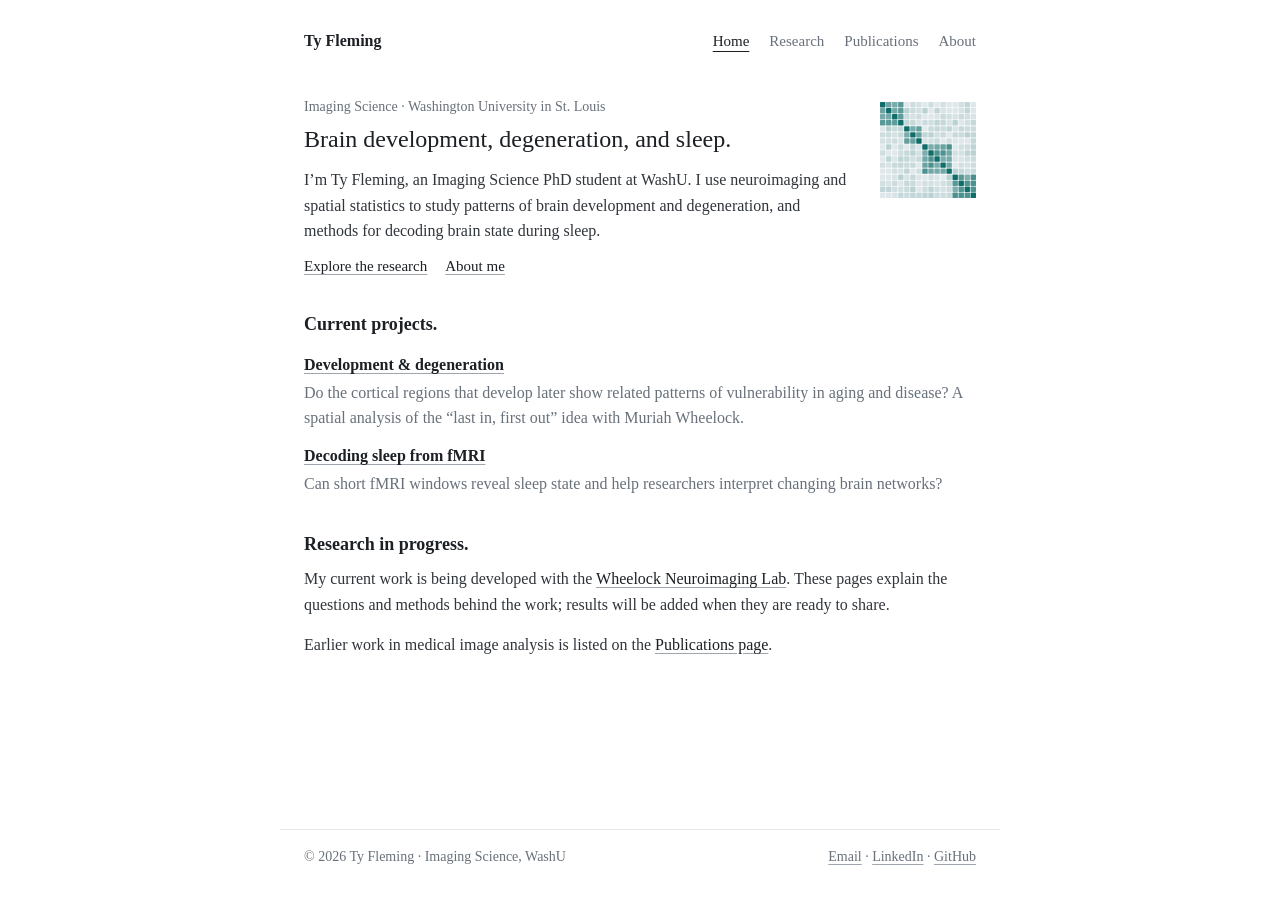
==== commit 528392e0: "Restyle as a plain academic page Replace the stylesheet with a short, plain one: one serif typeface," ====
--- a/index.html
+++ b/index.html
@@ -5,7 +5,7 @@
   <meta name="viewport" content="width=device-width, initial-scale=1">
   <meta name="description" content="Ty Fleming is an Imaging Science PhD student at WashU studying spatial patterns of brain development, degeneration, and sleep.">
   <title>Imaging Science PhD student — Ty Fleming</title>
-  <link rel="stylesheet" href="style.css?v=20261017-type">
+  <link rel="stylesheet" href="style.css?v=20261025-academic">
   <script src="sky.js?v=20261013-sky3"></script>
   
 
@@ -14,7 +14,7 @@
   <a class="skip-link" href="#main">Skip to content</a>
   <header class="site-header">
     <div class="header-inner">
-      <a class="brand" href="index.html"><span class="brand-mark" aria-hidden="true"></span>Ty Fleming<span class="visually-hidden"> — home</span></a>
+      <a class="brand" href="index.html">Ty Fleming<span class="visually-hidden"> — home</span></a>
       <nav class="site-nav" aria-label="Main navigation"><a href="index.html" aria-current="page">Home</a><a href="research.html">Research</a><a href="publications.html">Publications</a><a href="about.html">About</a></nav>
     </div>
   </header>
@@ -24,7 +24,7 @@
     <span class="eyebrow">Imaging Science<span class="sep"> · </span>Washington University in St. Louis</span>
     <h1 id="home-title">Brain development, degeneration, and sleep.</h1>
     <p class="lead">I’m Ty Fleming, an Imaging Science PhD student at WashU. I use neuroimaging and spatial statistics to study patterns of brain development and degeneration, and methods for decoding brain state during sleep.</p>
-    <div class="hero-actions"><a class="text-link button" href="research.html">Explore the research</a><a class="text-link" href="about.html">About me</a></div>
+    <div class="hero-actions"><a class="text-link" href="research.html">Explore the research</a><a class="text-link" href="about.html">About me</a></div>
   </div>
   <div class="hero-matrix"><img src="assets/connectivity-matrix.svg?v=20261017" alt="" width="159" height="159"></div>
 </section>
@@ -34,7 +34,7 @@
     <h2 id="current-work">Current projects.</h2>
     <div class="project-list">
       <a class="project-row" href="filo.html"><span class="number">01</span><div class="project-copy"><h3>Development &amp; degeneration</h3><p>Do the cortical regions that develop later show related patterns of vulnerability in aging and disease? A spatial analysis of the “last in, first out” idea with Muriah Wheelock.</p></div><span class="arrow" aria-hidden="true">→</span></a>
-      <a class="project-row is-night" href="sleep.html"><span class="number">02</span><div class="project-copy"><h3>Decoding sleep from fMRI</h3><p>Can short fMRI windows reveal sleep state and help researchers interpret changing brain networks?</p></div><span class="arrow" aria-hidden="true">→</span></a>
+      <a class="project-row" href="sleep.html"><span class="number">02</span><div class="project-copy"><h3>Decoding sleep from fMRI</h3><p>Can short fMRI windows reveal sleep state and help researchers interpret changing brain networks?</p></div><span class="arrow" aria-hidden="true">→</span></a>
     </div>
   </div>
 </section>
--- a/style.css
+++ b/style.css
@@ -1,340 +1,112 @@
-/* Minimal research site: one reading column, quiet hairlines, one accent.
-   Stage colors are a validated dusk-to-night ramp (Wake → N3 gets darker).
-   Pages opt into the Night Oracle theme with <html data-theme="night"> (the sleep page). */
+/* A plain academic page: one serif face, one narrow column, modest sizes, no ornament.
+   The sleep page sets <html data-theme="night"> for the same layout in dark colors. */
 :root{
-  --bg:#ffffff;--ink:#111418;--ink-2:#353c45;--muted:#69717d;--faint:#a3a9b2;
-  --line:#e9ebee;--line-2:#d6dade;--panel:#f6f7f9;--panel-2:#eef0f3;
-  --accent:#0f6e6a;--accent-ink:#0b5652;--accent-soft:#e7f1f0;--moon:#c9a15f;
-  --wake:#d4922a;--n1:#cf6068;--n2:#9460b8;--n3:#3f4a9c;
-  --sans:-apple-system,BlinkMacSystemFont,"Inter","Segoe UI",Roboto,"Helvetica Neue",Arial,sans-serif;
+  --bg:#ffffff;--ink:#1c2024;--ink-2:#30353b;--muted:#68707a;--faint:#a0a6ad;--line:#e4e6e9;
+  --accent:#0f6e6a;
   --serif:Charter,"Bitstream Charter","Iowan Old Style","Sitka Text",Cambria,Georgia,serif;
-  --mono:"SF Mono",ui-monospace,SFMono-Regular,Menlo,Consolas,"Liberation Mono",monospace;
-  --max:1120px;--gutter:32px;--measure:680px;--header:64px;
+  --max:720px;--gutter:24px;
+}
+:root[data-theme="night"]{
+  color-scheme:dark;
+  --bg:#121a22;--ink:#ece8df;--ink-2:#c9d0d6;--muted:#8d98a3;--faint:#5c6875;--line:#26323d;
+  --accent:#d9b97f;
 }
 
-/* Base */
 *{box-sizing:border-box}
-html{font-size:15px;scroll-behavior:smooth;scroll-padding-top:calc(var(--header) + 24px);-webkit-text-size-adjust:100%}
-body{margin:0;min-height:100vh;display:flex;flex-direction:column;background:var(--bg);color:var(--ink-2);font:15px/1.65 var(--sans);-webkit-font-smoothing:antialiased;-moz-osx-font-smoothing:grayscale;text-rendering:optimizeLegibility}
-a{color:var(--ink);text-decoration:underline;text-decoration-color:var(--line-2);text-decoration-thickness:1px;text-underline-offset:.22em;transition:color .15s ease,text-decoration-color .15s ease}
+html{-webkit-text-size-adjust:100%;scroll-behavior:smooth}
+body{margin:0;min-height:100vh;display:flex;flex-direction:column;background:var(--bg);color:var(--ink-2);font:16px/1.6 var(--serif);-webkit-font-smoothing:antialiased}
+a{color:var(--ink);text-decoration:underline;text-decoration-color:var(--faint);text-decoration-thickness:1px;text-underline-offset:.18em}
 a:hover{color:var(--accent);text-decoration-color:currentColor}
-:focus-visible{outline:2px solid var(--accent);outline-offset:3px;border-radius:3px}
+:focus-visible{outline:2px solid var(--accent);outline-offset:2px}
+p{margin:0 0 .9em}
+h1,h2,h3{margin:0;color:var(--ink);font-family:var(--serif);letter-spacing:0}
+h1{font-size:1.5rem;line-height:1.3;font-weight:400}
+h2{font-size:1.125rem;line-height:1.4;font-weight:600;margin:0 0 .5em}
+h3{font-size:1rem;line-height:1.45;font-weight:600}
 strong{color:var(--ink);font-weight:600}
-em{font-style:italic}
-p{margin:0 0 1.1rem}
-h1,h2,h3{color:var(--ink);margin:0}
-h2{font:400 clamp(1.4rem,2.1vw,1.9rem)/1.2 var(--serif);letter-spacing:-.015em;margin:0 0 20px;max-width:var(--measure);text-wrap:balance}
-h3{font-size:1.06rem;line-height:1.35;font-weight:600;letter-spacing:-.01em;margin:0 0 8px}
-button,select,input{font:inherit}
-::selection{background:var(--accent-soft)}
-.skip-link{position:absolute;left:-9999px;top:12px;z-index:50;background:var(--ink);color:#fff;padding:.5rem 1rem;border-radius:8px}
-.skip-link:focus{left:12px;color:#fff}
+::selection{background:rgba(15,110,106,.18)}
+.skip-link{position:absolute;left:-9999px;top:8px;background:var(--ink);color:var(--bg);padding:.4rem .8rem}
+.skip-link:focus{left:8px}
 .visually-hidden{position:absolute;width:1px;height:1px;padding:0;margin:-1px;overflow:hidden;clip:rect(0,0,0,0);white-space:nowrap;border:0}
 
-/* Header */
-.site-header{position:sticky;top:0;z-index:30;background:rgba(255,255,255,.86);-webkit-backdrop-filter:saturate(1.6) blur(14px);backdrop-filter:saturate(1.6) blur(14px);border-bottom:1px solid var(--line)}
-.header-inner{max-width:var(--max);height:var(--header);margin:0 auto;padding:0 var(--gutter);display:flex;align-items:center;justify-content:space-between;gap:24px}
-.brand{display:inline-flex;align-items:center;gap:10px;font-weight:600;font-size:15px;letter-spacing:-.01em;color:var(--ink);text-decoration:none;white-space:nowrap}
-.brand:hover{color:var(--ink)}
-.brand-mark{display:inline-block;width:14px;height:14px;border-radius:50%;box-shadow:inset -4.5px 1.5px 0 0 var(--moon);transform:rotate(-20deg)}
-.site-nav{display:flex;align-items:center;gap:2px}
-.site-nav a{font-size:14px;color:var(--muted);text-decoration:none;padding:6px 12px;border-radius:999px;transition:background-color .15s ease,color .15s ease}
-.site-nav a:hover{color:var(--ink);background:var(--panel)}
-.site-nav a[aria-current=page]{color:var(--ink);background:var(--panel-2)}
+/* Header and footer */
+.header-inner,main,.site-footer{width:100%;max-width:var(--max);margin:0 auto;padding-left:var(--gutter);padding-right:var(--gutter)}
+.header-inner{display:flex;flex-wrap:wrap;align-items:baseline;justify-content:space-between;gap:6px 24px;padding-top:28px;padding-bottom:6px}
+.brand{font-weight:600;color:var(--ink);text-decoration:none}
+.brand-mark{display:none}
+.site-nav{display:flex;flex-wrap:wrap;gap:4px 20px;font-size:.9375rem}
+.site-nav a{color:var(--muted);text-decoration:none}
+.site-nav a:hover{color:var(--ink)}
+.site-nav a[aria-current=page]{color:var(--ink);text-decoration:underline;text-underline-offset:.35em;text-decoration-color:var(--ink)}
+main{flex:1}
+.site-footer{display:flex;flex-wrap:wrap;justify-content:space-between;gap:6px 20px;margin-top:40px;padding-top:16px;padding-bottom:32px;border-top:1px solid var(--line);font-size:.875rem;color:var(--muted)}
+.site-footer a{color:var(--muted)}
 
-/* Layout */
-main{flex:1;width:100%;max-width:var(--max);margin:0 auto;padding:0 var(--gutter)}
-.page-hero{padding:clamp(64px,9vw,112px) 0 clamp(48px,6vw,72px)}
-.page-hero.has-portrait{display:grid;grid-template-columns:minmax(0,1fr) minmax(180px,236px);gap:clamp(40px,7vw,96px);align-items:center}
-.eyebrow{display:block;margin:0 0 22px;font:500 12.5px/1.5 var(--mono);color:var(--muted);letter-spacing:.01em}
-.eyebrow .sep{color:var(--faint)}
-.page-hero h1{font:400 clamp(2rem,4vw,3.3rem)/1.08 var(--serif);letter-spacing:-.025em;max-width:820px;text-wrap:balance}
-.page-hero .lead{font-size:clamp(1rem,1.3vw,1.13rem);line-height:1.6;color:var(--ink-2);max-width:var(--measure);margin:26px 0 0}
-.hero-actions{display:flex;flex-wrap:wrap;align-items:center;gap:12px 24px;margin-top:34px}
-.hero-matrix{display:block;width:100%;aspect-ratio:1;padding:10px;border:1px solid var(--line);border-radius:12px;background:var(--bg)}
-.hero-matrix img{display:block;width:100%;height:100%}
+/* Page heading */
+.page-hero{padding:36px 0 4px}
+.page-hero.has-portrait{display:grid;grid-template-columns:minmax(0,1fr) 96px;gap:32px;align-items:start}
+.eyebrow{display:block;margin:0 0 6px;font-size:.875rem;color:var(--muted)}
+.lead{margin:12px 0 0;color:var(--ink-2)}
+.hero-actions{display:flex;flex-wrap:wrap;gap:4px 18px;margin-top:10px;font-size:.9375rem}
+.hero-matrix{width:96px;margin-top:6px}
+.hero-matrix img{display:block;width:100%;height:auto}
 
-.content-section{padding:64px 0 72px;border-top:1px solid var(--line)}
-.section-label{display:block;margin:0 0 16px;font:500 12.5px/1.5 var(--mono);color:var(--muted);letter-spacing:.01em}
-.section-body>:first-child{margin-top:0}
-.section-body>:last-child{margin-bottom:0}
-.section-body>p,.wide-copy>p,.technical-content>p,.math-step p{max-width:var(--measure)}
-.intro{font-size:1.14rem;line-height:1.62;color:var(--ink-2)}
-.small{font-size:.89rem;line-height:1.6;color:var(--muted)}
-.small strong{color:var(--ink-2)}
+/* Sections: spacing instead of rules; the numbered labels are redundant with the headings. */
+.content-section{padding:30px 0 0}
+.section-label{display:none}
+.section-body>:last-child,.wide-copy>:last-child{margin-bottom:0}
+.small{font-size:.875rem;color:var(--muted)}
+.text-link{white-space:nowrap}
 
-/* Links and buttons */
-.text-link{display:inline-flex;align-items:center;gap:7px;font-size:.92rem;font-weight:500;color:var(--ink);text-decoration:none;border-bottom:1px solid var(--line-2);padding-bottom:2px;transition:color .15s ease,border-color .15s ease}
-.text-link::after{content:"→";font-weight:400;transition:transform .15s ease}
-.text-link[href^="http"]::after{content:"↗"}
-.text-link[href^="#"]::after{content:"↓"}
-.text-link:hover{color:var(--accent);border-color:var(--accent)}
-.text-link:hover::after{transform:translateX(2px)}
-.text-link[href^="#"]:hover::after{transform:translateY(2px)}
-.text-link.button{border:0;padding:10px 18px;border-radius:999px;background:var(--ink);color:#fff}
-.text-link.button:hover{background:var(--accent);color:#fff}
+/* Project lists */
+.project-list{margin:6px 0 0}
+.project-row{display:block;padding:6px 0;color:inherit;text-decoration:none}
+.project-row .number,.project-row .arrow{display:none}
+.project-row h3{display:inline;text-decoration:underline;text-decoration-color:var(--faint);text-decoration-thickness:1px;text-underline-offset:.18em}
+.project-row:hover h3{color:var(--accent);text-decoration-color:currentColor}
+.project-row p{margin:2px 0 0;color:var(--muted)}
 
-/* Project cards */
-.project-list{display:grid;grid-template-columns:repeat(2,minmax(0,1fr));gap:16px;margin-top:30px}
-.project-row{position:relative;display:flex;flex-direction:column;gap:12px;padding:24px 56px 26px 24px;border:1px solid var(--line);border-radius:14px;background:#fff;color:inherit;text-decoration:none;transition:border-color .2s ease,box-shadow .2s ease,transform .2s ease}
-.project-row:hover{color:inherit;border-color:var(--line-2);box-shadow:0 14px 32px -20px rgba(17,20,24,.28);transform:translateY(-2px)}
-.project-row .number{font:500 12.5px/1 var(--mono);color:var(--accent)}
-.project-row h3{margin:0;font-size:1.1rem}
-.project-row p{margin:0;color:var(--muted);font-size:.95rem;line-height:1.6}
-.project-row .arrow{position:absolute;top:20px;right:22px;color:var(--faint);font-size:1.05rem;transition:transform .2s ease,color .2s ease}
-.project-row:hover .arrow,.project-row:focus-visible .arrow{color:var(--accent);transform:translateX(3px)}
-.project-row:hover h3{color:var(--accent-ink)}
+/* Short numbered steps */
+.method-grid{margin:8px 0 12px}
+.method-step{display:flex;flex-wrap:wrap;align-items:baseline;column-gap:8px;margin:0 0 10px}
+.step-index{order:0;width:1.75em;flex:none;font-size:.875rem;color:var(--faint)}
+.method-step h3{order:1}
+.method-quantity{order:2;font-size:.875rem;color:var(--muted)}
+.method-quantity::before{content:"· "}
+.method-step p{order:3;flex-basis:calc(100% - 1.75em - 8px);margin:2px 0 0 calc(1.75em + 8px)}
 
-/* Method steps */
-.method-grid{display:grid;grid-template-columns:repeat(4,minmax(0,1fr));gap:30px 22px;margin:34px 0 26px}
-.method-grid.sleep-grid{grid-template-columns:repeat(3,minmax(0,1fr))}
-.method-step{position:relative;min-width:0;padding-top:20px;border-top:1px solid var(--line-2)}
-.method-step::before{content:"";position:absolute;top:-4px;left:0;width:7px;height:7px;border-radius:50%;background:var(--accent);box-shadow:0 0 0 3px #fff}
-.step-index{display:block;font:500 12px/1 var(--mono);color:var(--muted)}
-.method-quantity{display:block;margin:12px 0 14px;font:500 1.02rem/1.35 var(--mono);color:var(--accent-ink);letter-spacing:-.01em}
-.method-step h3{font-size:1rem;margin-bottom:6px}
-.method-step p{margin:0;font-size:.9rem;line-height:1.58;color:var(--muted)}
+/* Sleep page lists */
+.sleep-impact{margin:6px 0 4px}
+.impact-row{margin:0 0 10px}
+.impact-index{display:none}
+.impact-row p{margin:2px 0 0}
 
-/* Figures */
-.research-figure{margin:40px 0 0}
-.research-image-pan{overflow-x:auto;border:1px solid var(--line);border-radius:14px;background:#fff}
-.research-figure img{display:block;width:100%;height:auto;max-width:100%}
-.research-figure figcaption,.step-visual figcaption,.sleep-flow figcaption{max-width:var(--measure);margin-top:14px;font-size:.87rem;line-height:1.6;color:var(--muted)}
-.research-figure figcaption strong{color:var(--ink)}
-.step-visual{margin:30px 0 34px}
-.visual-pan{overflow-x:auto;border:1px solid var(--line);border-radius:14px;background:#fff}
-.step-visual img{display:block;width:100%;height:auto}
-.figure-index{font:600 12px/1 var(--mono);color:var(--ink);letter-spacing:.01em;margin-right:4px;white-space:nowrap}
-.figure-title{color:var(--ink);font-weight:600}
-.figure-meta{display:block;margin:4px 0 6px;font:12px/1.5 var(--mono);color:var(--muted)}
-
-/* Disclosure */
-.technical{margin-top:34px;border:1px solid var(--line);border-radius:14px;padding:0 22px}
-.technical summary{display:flex;align-items:center;justify-content:space-between;gap:16px;padding:17px 0;font-size:.95rem;font-weight:600;color:var(--ink);cursor:pointer;list-style:none}
-.technical summary::-webkit-details-marker{display:none}
-.technical summary::after{content:"";width:8px;height:8px;margin-right:4px;border-right:1.5px solid var(--muted);border-bottom:1.5px solid var(--muted);transform:rotate(45deg) translate(-2px,-2px);transition:transform .2s ease}
-.technical[open] summary::after{transform:rotate(-135deg) translate(-2px,-2px)}
-.technical-content{padding:2px 0 24px;border-top:1px solid var(--line);color:var(--ink-2)}
-.technical-content h3{margin:1.5rem 0 .4rem;font-size:1rem}
-.technical-content ul{margin:0;padding-left:1.3rem}
-.technical-content li{margin:.5rem 0}
+/* Figure and disclosure */
+.research-figure{margin:16px 0}
+.research-image-pan{overflow-x:auto}
+.research-figure img{display:block;width:100%;height:auto}
+.research-figure figcaption{margin-top:8px;font-size:.875rem;color:var(--muted)}
+.technical{margin:12px 0 0}
+.technical summary{cursor:pointer;font-weight:600;color:var(--ink)}
+.technical-content{padding:4px 0 0}
+.technical-content h3{margin:12px 0 2px}
 
 /* Publications */
-.pub-list{margin-top:26px;border-top:1px solid var(--line)}
-.pub-entry{display:grid;grid-template-columns:88px minmax(0,1fr);gap:24px;padding:26px 0;border-bottom:1px solid var(--line)}
-.pub-entry .year{font:500 13px/1.6 var(--mono);color:var(--muted);padding-top:2px}
-.pub-entry h3{max-width:720px;font-size:1.05rem;line-height:1.45;margin-bottom:8px}
-.pub-entry p{margin:0 0 12px;font-size:.92rem;color:var(--muted)}
-.pub-entry .text-link{font-size:.86rem}
-.pub-entry:last-child{border-bottom:0}
+.pub-entry{display:grid;grid-template-columns:3.25em minmax(0,1fr);gap:12px;margin:0 0 14px}
+.pub-entry .year{color:var(--muted)}
+.pub-entry h3{font-weight:400}
+.pub-entry p{margin:2px 0;color:var(--muted);font-size:.9375rem}
+.pub-entry .text-link{font-size:.9375rem}
 
-/* Notes */
-.note-band{max-width:var(--measure);margin:22px 0 14px;padding:16px 20px;border-radius:12px;background:var(--panel);font-size:.92rem;line-height:1.6}
-.note-band p:last-child{margin-bottom:0}
-
-/* Footer */
-.site-footer{width:calc(100% - 2 * var(--gutter));max-width:calc(var(--max) - 2 * var(--gutter));margin:72px auto 0;padding:26px 0 40px;border-top:1px solid var(--line);display:flex;align-items:baseline;justify-content:space-between;gap:20px;font-size:.84rem;color:var(--muted)}
-.site-footer a{color:var(--ink-2)}
-
-/* ---------- Sleep decoding page ---------- */
-.doc-layout{display:grid;grid-template-columns:minmax(0,1fr);gap:56px;align-items:start}
-.doc-toc{display:none}
-.toc-title{margin:0 0 12px;font:500 12px/1.5 var(--mono);color:var(--muted)}
-.doc-toc ol{list-style:none;margin:0;padding:0}
-.doc-toc ol ol{margin:4px 0 6px 12px;padding-left:10px;border-left:1px solid var(--line)}
-.doc-toc li{margin:0}
-.doc-toc a{display:block;padding:4px 0;font-size:.84rem;line-height:1.35;color:var(--muted);text-decoration:none}
-.doc-toc ol ol a{font-size:.8rem;padding:3px 0}
-.doc-toc a:hover{color:var(--ink)}
-.doc-toc a.is-active{color:var(--accent-ink);font-weight:600}
-@media(min-width:1180px){
-  .doc-layout{grid-template-columns:minmax(0,1fr) 188px}
-  .doc-toc{display:block;position:sticky;top:calc(var(--header) + 40px);max-height:calc(100vh - var(--header) - 72px);overflow:auto;padding:64px 0 24px}
-  .sleep-page .method-nav{display:none}
+@media(max-width:600px){
+  :root{--gutter:18px}
+  .header-inner{padding-top:20px}
+  .page-hero{padding-top:24px}
+  .page-hero.has-portrait{display:block}
+  .hero-matrix{display:none}
+  .pub-entry{grid-template-columns:1fr;gap:0}
 }
-
-/* Impact list */
-.sleep-impact{max-width:820px;margin:30px 0 0;display:grid;grid-template-columns:repeat(3,minmax(0,1fr));gap:16px}
-.impact-row{padding:22px 22px 24px;border-radius:14px;background:var(--panel)}
-.impact-index{display:block;margin-bottom:14px;font:500 12px/1 var(--mono);color:var(--accent)}
-.impact-row h3{font-size:1rem;margin:0 0 8px}
-.impact-row p{margin:0;font-size:.9rem;line-height:1.6;color:var(--ink-2)}
-.sleep-goal{max-width:var(--measure);margin:30px 0 12px;font-size:1.02rem;line-height:1.62}
-.sleep-evidence{margin-top:12px}
-
-/* Performance */
-.performance-summary{display:grid;grid-template-columns:repeat(3,minmax(0,1fr));gap:12px;max-width:820px;margin:28px 0 40px}
-.performance-summary>div{padding:20px 22px 22px;border-radius:14px;background:var(--panel)}
-.performance-summary strong{display:block;font:500 clamp(2rem,3.6vw,2.6rem)/1.05 var(--sans);letter-spacing:-.03em;color:var(--ink)}
-.performance-summary span{display:block;margin-top:10px;font-size:.86rem;color:var(--muted)}
-.performance-grid{display:grid;grid-template-columns:minmax(0,1.25fr) minmax(0,1fr);gap:40px;max-width:900px;align-items:start}
-.performance-grid h3{margin-bottom:12px}
-.performance-table-wrap{overflow-x:auto}
-.performance-table{width:100%;border-collapse:collapse;font-size:.88rem;font-variant-numeric:tabular-nums}
-.performance-table caption,.confusion caption{caption-side:top;text-align:left;margin-bottom:10px;font-size:.82rem;line-height:1.5;color:var(--muted)}
-.performance-table th,.performance-table td{padding:10px 8px;border-bottom:1px solid var(--line);text-align:right;white-space:nowrap}
-.performance-table th:first-child{text-align:left;padding-left:0}
-.performance-table td:last-child{padding-right:0}
-.performance-table thead th{font:500 11.5px/1.4 var(--mono);color:var(--muted);border-bottom-color:var(--line-2)}
-.performance-table tbody th{font-weight:600;color:var(--ink)}
-.stage-dot{display:inline-block;width:8px;height:8px;margin-right:9px;border-radius:50%;background:var(--stage);vertical-align:1px}
-.confusion{border-collapse:separate;border-spacing:3px;font-variant-numeric:tabular-nums}
-.confusion th{font:500 11.5px/1.3 var(--mono);color:var(--muted);padding:4px 6px;text-align:center}
-.confusion tbody th{text-align:right;padding-right:8px;color:var(--ink);font:600 .84rem/1.2 var(--sans)}
-.confusion td{width:66px;height:54px;padding:6px 4px;border-radius:7px;text-align:center;color:var(--ink)}
-.confusion td.is-dark{color:#fff}
-.confusion td span{display:block;font-size:.86rem;font-weight:600;line-height:1.2}
-.confusion td small{display:block;margin-top:2px;font:11px/1.2 var(--mono);opacity:.78}
-.confusion .axis-note th{font:500 11px/1.3 var(--mono);color:var(--muted);text-align:center;padding-bottom:2px}
-.performance-context{max-width:var(--measure);margin-top:26px}
-
-/* Pipeline diagram */
-.sleep-flow{margin:30px 0 40px}
-.flow-grid{display:grid;grid-template-columns:minmax(0,1fr) 30px minmax(118px,140px);align-items:stretch}
-.flow-branches{display:grid;gap:14px;min-width:0}
-.flow-branch-label{display:block;margin:0 0 7px;font:500 11.5px/1.4 var(--mono);color:var(--muted)}
-.flow-line{list-style:none;display:flex;align-items:stretch;gap:22px;margin:0;padding:0}
-.flow-line li{position:relative;flex:1;min-width:0;display:flex;flex-direction:column;justify-content:space-between;gap:8px;min-height:70px;padding:11px 12px;border-radius:10px;background:var(--panel);font-size:.78rem;line-height:1.3;color:var(--muted)}
-.flow-line li+li::before{content:"";position:absolute;left:-17px;top:50%;width:12px;height:1px;background:var(--faint)}
-.flow-line li+li::after{content:"";position:absolute;left:-9px;top:calc(50% - 3px);width:5px;height:5px;border-top:1px solid var(--faint);border-right:1px solid var(--faint);transform:rotate(45deg)}
-.flow-line strong{font:500 .9rem/1.2 var(--mono);color:var(--ink);white-space:nowrap}
-.flow-join{position:relative;margin:calc(11.5px * 1.4 + 7px + 35px) 0 35px}
-.flow-join::before{content:"";position:absolute;left:0;right:12px;top:0;bottom:0;border:1px solid var(--faint);border-left:0;border-radius:0 10px 10px 0}
-.flow-join::after{content:"";position:absolute;right:2px;top:calc(50% - 3px);width:5px;height:5px;border-top:1px solid var(--faint);border-right:1px solid var(--faint);transform:rotate(45deg)}
-.flow-join i{position:absolute;right:0;left:calc(100% - 12px);top:50%;height:1px;background:var(--faint)}
-.flow-merge{align-self:center;display:flex;flex-direction:column;justify-content:space-between;gap:8px;min-height:70px;padding:11px 12px;border-radius:10px;background:var(--ink);color:#c9ced5;font-size:.78rem;line-height:1.3}
-.flow-merge strong{font:500 .9rem/1.2 var(--mono);color:#fff}
-.sleep-flow figcaption{max-width:var(--measure)}
-
-/* Equations */
-.method-nav{display:flex;flex-wrap:wrap;gap:6px;margin:0 0 26px}
-.method-nav a{padding:4px 11px;border-radius:999px;background:var(--panel);font-size:.8rem;color:var(--ink-2);text-decoration:none}
-.method-nav a:hover{background:var(--accent-soft);color:var(--accent-ink)}
-.math-steps{margin-top:8px}
-.math-step{display:grid;grid-template-columns:44px minmax(0,1fr);gap:6px;padding:40px 0 34px;border-top:1px solid var(--line);scroll-margin-top:calc(var(--header) + 16px)}
-.math-step>div{min-width:0}
-.math-number{padding-top:3px;font:500 13px/1.4 var(--mono);color:var(--accent)}
-.math-step h3{margin:0 0 14px;font-size:1.2rem}
-.math-step p{font-size:.96rem;line-height:1.68}
-.math-step p:last-child{margin-bottom:0}
-.formula{max-width:100%;overflow-x:auto;margin:22px 0;padding:18px 20px;border-radius:12px;background:var(--panel);font-size:1.06rem;line-height:1.9;font-variant-numeric:tabular-nums}
-.formula .katex-display{width:max-content;min-width:100%;margin:0;text-align:center}
-.formula .katex-display>.katex{text-align:center}
-.formula .katex{font-size:1em}
-.method-source{margin-top:26px;max-width:var(--measure)}
-
-/* Simplex explorer */
-.simplex-shell{margin-top:26px}
-.simplex-toolbar{display:flex;flex-wrap:wrap;align-items:center;justify-content:space-between;gap:14px 20px;margin-bottom:16px}
-.simplex-label-view{display:flex;align-items:center;gap:12px;margin:0;padding:0;border:0;font-size:.84rem}
-.simplex-label-view[hidden]{display:none}
-.simplex-label-view legend{float:left;margin-right:4px;padding:0;font-weight:600;color:var(--ink)}
-.segmented{display:inline-flex;padding:3px;border-radius:999px;background:var(--panel-2)}
-.segmented label{display:inline-flex;align-items:center;padding:5px 13px;border-radius:999px;color:var(--muted);cursor:pointer;transition:background-color .15s ease,color .15s ease}
-.segmented input{position:absolute;opacity:0;pointer-events:none}
-.segmented label:has(input:checked){background:#fff;color:var(--ink);box-shadow:0 1px 2px rgba(17,20,24,.12)}
-.segmented label:has(input:focus-visible){outline:2px solid var(--accent);outline-offset:1px}
-.simplex-controls{display:flex;flex-wrap:wrap;align-items:center;gap:10px 14px;font-size:.84rem}
-.simplex-controls label{font-weight:600;color:var(--ink)}
-.simplex-controls select,.simplex-readout select{appearance:none;-webkit-appearance:none;border:1px solid var(--line-2);border-radius:9px;background:#fff url("data:image/svg+xml,%3Csvg xmlns='http://www.w3.org/2000/svg' width='10' height='6'%3E%3Cpath d='M1 1l4 4 4-4' fill='none' stroke='%2369717d' stroke-width='1.4'/%3E%3C/svg%3E") no-repeat right 11px center;color:var(--ink);padding:7px 32px 7px 11px;font-size:.84rem;cursor:pointer}
-.simplex-controls select:hover,.simplex-readout select:hover{border-color:var(--faint)}
-.simplex-actions{display:inline-flex;gap:4px}
-.simplex-actions button{min-width:34px;height:34px;padding:0 10px;border:1px solid var(--line-2);border-radius:9px;background:#fff;color:var(--ink-2);font-size:.84rem;cursor:pointer;transition:background-color .15s ease,border-color .15s ease}
-.simplex-actions button:hover{background:var(--panel);border-color:var(--faint)}
-.simplex-layout{display:grid;grid-template-columns:minmax(0,1.65fr) minmax(220px,.85fr);gap:28px;align-items:start}
-.simplex-canvas-wrap{min-width:0;border:1px solid var(--line);border-radius:16px;background:#fff;overflow:hidden}
-#simplex-canvas{display:block;width:100%;height:470px;touch-action:none;cursor:grab}
-#simplex-canvas:active{cursor:grabbing}
-.stage-key{display:flex;flex-wrap:wrap;gap:8px 18px;margin:14px 0 10px;font-size:.82rem;color:var(--ink-2)}
-.stage-key span{display:inline-flex;align-items:center;gap:7px}
-.stage-key i{display:inline-block;width:9px;height:9px;border-radius:50%;background:var(--stage)}
-.simplex-readout{font-size:.88rem}
-.simplex-readout label{display:block;margin-bottom:8px;color:var(--ink)}
-.simplex-readout select{width:100%}
-.prediction-summary{display:grid;grid-template-columns:1fr auto;gap:2px 12px;align-items:baseline;margin:22px 0 0;padding:0 0 12px}
-.prediction-summary span:first-child{grid-column:1 / -1;font:500 11.5px/1.5 var(--mono);color:var(--muted)}
-.prediction-summary strong{font-size:1.75rem;line-height:1.15;font-weight:600;letter-spacing:-.02em;color:var(--ink)}
-.prediction-summary strong::before{content:"";display:inline-block;width:11px;height:11px;margin-right:10px;border-radius:50%;background:var(--predicted-color,var(--faint));vertical-align:3px}
-.prediction-summary span:last-child{font-size:.82rem;color:var(--muted);font-variant-numeric:tabular-nums}
-.observed-summary{display:grid;grid-template-columns:1fr auto;align-items:baseline;gap:12px;margin:0 0 4px;padding:10px 0;border-top:1px solid var(--line)}
-.observed-summary[hidden]{display:none}
-.observed-summary span{font:500 11.5px/1.5 var(--mono);color:var(--muted)}
-.observed-summary strong{font-size:1.1rem;color:var(--ink)}
-.observed-summary strong::before{content:"";display:inline-block;width:9px;height:9px;margin-right:8px;border-radius:50%;background:var(--observed-color,var(--faint));vertical-align:1px}
-.prob-strip{display:flex;gap:2px;height:10px;margin:6px 0 4px;border-radius:5px;overflow:hidden;background:var(--panel-2)}
-.prob-strip i{display:block;height:100%;min-width:0;background:var(--stage);transition:flex-basis .25s ease}
-.simplex-readout table{width:100%;margin:12px 0 16px;border-collapse:collapse;font-size:.85rem;font-variant-numeric:tabular-nums}
-.simplex-readout th,.simplex-readout td{padding:8px 0;border-bottom:1px solid var(--line);text-align:left}
-.simplex-readout thead th{font:500 11.5px/1.4 var(--mono);color:var(--muted);border-bottom-color:var(--line-2)}
-.simplex-readout tbody th{font-weight:500;color:var(--ink)}
-.simplex-readout td:last-child,.simplex-readout th:last-child{text-align:right}
-
-/* Head studies page (unlinked) keeps working with the shared tokens. */
-.studies-intro h1{font-family:var(--serif)!important}
-
-/* ---------- Night Oracle theme (sleep page) ----------
-   The same layout under a night sky: ivory type, moon-gold accents, tarot-style framing.
-   Stage ramp re-stepped for the dark surface (CVD ΔE 12.7, normal-vision ΔE 17.6). */
-:root{--stars:url("data:image/svg+xml,%3Csvg xmlns='http://www.w3.org/2000/svg' width='420' height='420'%3E%3Cg fill='%23e7ecef'%3E%3Ccircle cx='24' cy='38' r='0.9' opacity='0.55'/%3E%3Ccircle cx='96' cy='12' r='0.6' opacity='0.4'/%3E%3Ccircle cx='152' cy='74' r='1.1' opacity='0.7'/%3E%3Ccircle cx='214' cy='30' r='0.7' opacity='0.45'/%3E%3Ccircle cx='288' cy='58' r='0.9' opacity='0.6'/%3E%3Ccircle cx='372' cy='22' r='0.6' opacity='0.4'/%3E%3Ccircle cx='402' cy='96' r='1' opacity='0.55'/%3E%3Ccircle cx='58' cy='138' r='0.7' opacity='0.45'/%3E%3Ccircle cx='130' cy='182' r='0.6' opacity='0.35'/%3E%3Ccircle cx='236' cy='148' r='0.8' opacity='0.5'/%3E%3Ccircle cx='330' cy='170' r='1.2' opacity='0.65'/%3E%3Ccircle cx='386' cy='226' r='0.7' opacity='0.4'/%3E%3Ccircle cx='18' cy='250' r='1' opacity='0.55'/%3E%3Ccircle cx='110' cy='286' r='0.8' opacity='0.5'/%3E%3Ccircle cx='196' cy='250' r='0.6' opacity='0.35'/%3E%3Ccircle cx='262' cy='318' r='1' opacity='0.6'/%3E%3Ccircle cx='346' cy='298' r='0.6' opacity='0.35'/%3E%3Ccircle cx='64' cy='372' r='0.7' opacity='0.45'/%3E%3Ccircle cx='154' cy='396' r='1.1' opacity='0.6'/%3E%3Ccircle cx='300' cy='392' r='0.8' opacity='0.45'/%3E%3C/g%3E%3Cg fill='%23d8b57c'%3E%3Ccircle cx='178' cy='126' r='1' opacity='.6'/%3E%3Ccircle cx='44' cy='322' r='.9' opacity='.5'/%3E%3C/g%3E%3C/svg%3E")}
-:root[data-theme="night"]{
-  color-scheme:dark;
-  --bg:#0d1720;--bg-2:#111c26;--ink:#ece6d6;--ink-2:#c1c9d0;--muted:#8f9aa6;--faint:#5e6a77;
-  --line:#1f2c38;--line-2:#2c3a47;--panel:#13202b;--panel-2:#1a2834;--panel-3:#22323f;
-  --accent:#d8b57c;--accent-ink:#e8cb95;--accent-soft:rgba(216,181,124,.14);--moon:#d8b57c;
-  --gold-line:rgba(216,181,124,.30);--gold-faint:rgba(216,181,124,.14);
-  --wake:#c38824;--n1:#b24f63;--n2:#6453a7;--n3:#359bd9;
-  --canvas-bg:#111c26;--canvas-line:#4a5866;--canvas-ink:#ece6d6;--canvas-point-alpha:.5;
-}
-:root[data-theme="night"] body{background:radial-gradient(1100px 620px at 82% -8%,rgba(40,66,92,.55),transparent 68%),radial-gradient(900px 700px at -10% 110%,rgba(52,48,96,.28),transparent 70%),var(--bg);background-attachment:fixed}
-/* A fixed, sparse star field: full at the page edges, faint behind the reading column. */
-:root[data-theme="night"] body::before{content:"";position:fixed;inset:0;z-index:-1;pointer-events:none;background-image:var(--stars);background-size:420px 420px;opacity:.8;-webkit-mask-image:linear-gradient(90deg,#000 0,#000 9%,rgba(0,0,0,.22) 24%,rgba(0,0,0,.22) 76%,#000 91%,#000 100%);mask-image:linear-gradient(90deg,#000 0,#000 9%,rgba(0,0,0,.22) 24%,rgba(0,0,0,.22) 76%,#000 91%,#000 100%)}
-:root[data-theme="night"] a{text-decoration-color:var(--gold-line)}
-:root[data-theme="night"] ::selection{background:rgba(216,181,124,.32);color:#fff}
-:root[data-theme="night"] .skip-link,:root[data-theme="night"] .skip-link:focus{background:var(--accent);color:var(--bg)}
-:root[data-theme="night"] .site-header{background:rgba(11,20,28,.78);-webkit-backdrop-filter:saturate(1.4) blur(14px);backdrop-filter:saturate(1.4) blur(14px);border-bottom-color:var(--gold-faint)}
-:root[data-theme="night"] .brand{font:500 16px/1 var(--serif);letter-spacing:.04em}
-:root[data-theme="night"] .site-nav a[aria-current=page]{color:var(--accent-ink);background:var(--accent-soft)}
-:root[data-theme="night"] .eyebrow,:root[data-theme="night"] .section-label{font:600 11.5px/1.6 var(--serif);color:var(--accent);letter-spacing:.24em;text-transform:uppercase}
-:root[data-theme="night"] .page-hero h1{letter-spacing:-.015em}
-/* Section dividers: a gold hairline that parts around a small star. */
-:root[data-theme="night"] .content-section{position:relative;border-top:0}
-:root[data-theme="night"] .content-section::before{content:"";position:absolute;top:0;left:0;right:0;height:1px;background:linear-gradient(90deg,transparent,var(--gold-line) 10%,var(--gold-line) 47%,transparent 48.6%,transparent 51.4%,var(--gold-line) 53%,var(--gold-line) 90%,transparent)}
-:root[data-theme="night"] .content-section::after{content:"✦";position:absolute;top:0;left:50%;transform:translate(-50%,-52%);font-size:12px;line-height:1;color:var(--accent)}
-:root[data-theme="night"] .text-link{border-bottom-color:var(--gold-line)}
-:root[data-theme="night"] .method-step{border-top-color:var(--gold-faint)}
-:root[data-theme="night"] .method-step::before{content:"✦";width:auto;height:auto;top:0;left:0;transform:translate(-2px,-55%);border-radius:0;background:var(--bg);box-shadow:none;padding-right:4px;font-size:11px;line-height:1;color:var(--accent)}
-:root[data-theme="night"] .visual-pan{border-color:var(--line-2);background:var(--bg-2)}
-:root[data-theme="night"] .figure-index{color:var(--accent)}
-:root[data-theme="night"] .note-band{border:1px solid var(--gold-faint)}
-:root[data-theme="night"] .site-footer{border-top-color:var(--gold-faint)}
-:root[data-theme="night"] .toc-title{font:600 11px/1.5 var(--serif);letter-spacing:.22em;text-transform:uppercase;color:var(--accent)}
-:root[data-theme="night"] .doc-toc ol ol{border-left-color:var(--gold-faint)}
-:root[data-theme="night"] .impact-row{background:linear-gradient(180deg,rgba(28,43,57,.85),rgba(17,28,38,.85));border:1px solid var(--gold-faint)}
-:root[data-theme="night"] .performance-summary>div{border:1px solid var(--gold-faint)}
-:root[data-theme="night"] .performance-summary strong{color:var(--accent-ink)}
-:root[data-theme="night"] .flow-line li{border:1px solid var(--line-2)}
-:root[data-theme="night"] .flow-merge{background:var(--accent);color:#3a2c14;box-shadow:0 0 34px -10px rgba(216,181,124,.6)}
-:root[data-theme="night"] .flow-merge strong{color:#14100a}
-:root[data-theme="night"] .flow-merge::before{color:#5b4826}
-:root[data-theme="night"] .method-nav a{border:1px solid var(--line-2)}
-:root[data-theme="night"] .formula{border:1px solid var(--line);color:var(--ink)}
-:root[data-theme="night"] .segmented label:has(input:checked){background:var(--panel-3);color:var(--accent-ink);box-shadow:inset 0 0 0 1px var(--gold-line)}
-:root[data-theme="night"] .simplex-controls select,:root[data-theme="night"] .simplex-readout select{background-color:var(--panel);background-image:url("data:image/svg+xml,%3Csvg xmlns='http://www.w3.org/2000/svg' width='10' height='6'%3E%3Cpath d='M1 1l4 4 4-4' fill='none' stroke='%23d8b57c' stroke-width='1.4'/%3E%3C/svg%3E")}
-:root[data-theme="night"] .simplex-actions button{background:var(--panel)}
-:root[data-theme="night"] .simplex-actions button:hover{background:var(--panel-2);border-color:var(--gold-line);color:var(--accent-ink)}
-:root[data-theme="night"] .simplex-canvas-wrap{border-color:var(--gold-faint);background:var(--bg-2)}
-@media(max-width:760px){:root[data-theme="night"] .eyebrow,:root[data-theme="night"] .section-label{letter-spacing:.14em}}
-
-/* On the light pages, links into the sleep research are dealt as small night tarot cards. */
-.project-row.is-night{border-color:#2c3a47;background:radial-gradient(130% 100% at 88% 0%,#1f3446 0,#121e29 52%,#0d1720 100%);box-shadow:inset 0 0 0 6px rgba(13,23,32,.5),inset 0 0 0 7px rgba(216,181,124,.22)}
-.project-row.is-night::before{content:"";position:absolute;inset:0;border-radius:inherit;background-image:var(--stars);background-size:420px 420px;opacity:.55;pointer-events:none}
-.project-row.is-night>*{position:relative}
-.project-row.is-night .number{color:#d8b57c;font-family:var(--serif);letter-spacing:.22em}
-.project-row.is-night h3{color:#ece6d6;font-family:var(--serif);font-weight:400;font-size:1.28rem}
-.project-row.is-night p{color:#b3bcc4}
-.project-row.is-night .arrow{position:absolute;color:#d8b57c}
-.project-row.is-night:hover{border-color:rgba(216,181,124,.55);box-shadow:inset 0 0 0 6px rgba(13,23,32,.5),inset 0 0 0 7px rgba(216,181,124,.35),0 22px 44px -24px rgba(13,23,32,.8)}
-.project-row.is-night:hover h3{color:#e8cb95}
+@media(prefers-reduced-motion:reduce){html{scroll-behavior:auto}}
 
 /* Cross-document fade so moving into (or out of) the night page feels continuous. */
 @view-transition{navigation:auto}
@@ -356,72 +128,12 @@
 @keyframes sky-brighten{to{filter:brightness(1.25)}}
 /* Fallback curtain for browsers without cross-document view transitions: same soft edge. */
 .sky-veil{position:fixed;left:0;right:0;top:0;height:200vh;z-index:100;pointer-events:none;will-change:transform}
-.sky-veil--dusk{background:linear-gradient(180deg,#0d1720 0,#0d1720 50%,rgba(13,23,32,0) 62%);animation:sky-veil-down .9s cubic-bezier(.65,0,.35,1) forwards}
+.sky-veil--dusk{background:linear-gradient(180deg,#121a22 0,#121a22 50%,rgba(18,26,34,0) 62%);animation:sky-veil-down .9s cubic-bezier(.65,0,.35,1) forwards}
 .sky-veil--dawn{background:linear-gradient(0deg,#fff 0,#fff 50%,rgba(255,255,255,0) 62%);animation:sky-veil-up .9s cubic-bezier(.65,0,.35,1) forwards}
 @keyframes sky-veil-down{from{transform:translateY(-100%)}to{transform:translateY(0)}}
 @keyframes sky-veil-up{from{transform:translateY(50%)}to{transform:translateY(-50%)}}
 html.sky-arrive-night::after,html.sky-arrive-day::after{content:"";position:fixed;inset:0;z-index:100;pointer-events:none;animation:sky-lift .5s ease .05s forwards}
-html.sky-arrive-night::after{background:#0d1720}
+html.sky-arrive-night::after{background:#121a22}
 html.sky-arrive-day::after{background:#fff}
 @keyframes sky-lift{to{opacity:0;visibility:hidden}}
 @media(prefers-reduced-motion:reduce){.sky-veil,html.sky-arrive-night::after,html.sky-arrive-day::after{display:none}}
-
-/* Responsive */
-@media(max-width:900px){
-  .performance-grid{grid-template-columns:1fr;gap:34px}
-  .sleep-impact{grid-template-columns:1fr}
-  .flow-grid{grid-template-columns:1fr}
-  .flow-join{display:none}
-  .flow-merge{margin-top:14px;align-self:stretch;flex-direction:row;align-items:baseline;min-height:0}
-  .flow-merge::before{content:"Both branches →";font:500 11.5px/1.4 var(--mono);color:#9aa1ab;margin-right:auto}
-  .simplex-layout{grid-template-columns:1fr}
-  #simplex-canvas{height:400px}
-}
-@media(max-width:760px){
-  :root{--gutter:20px;--header:auto}
-  html{scroll-padding-top:110px}
-  .header-inner{height:auto;min-height:58px;flex-wrap:wrap;gap:6px 16px;padding-top:10px;padding-bottom:10px}
-  .site-nav{margin-left:-12px}
-  .page-hero.has-portrait{grid-template-columns:minmax(0,1fr) 112px;gap:22px;align-items:start}
-  .page-hero.has-portrait .hero-copy{display:contents}
-  .page-hero.has-portrait .eyebrow{grid-column:1;grid-row:1;align-self:center;margin:0}
-  .page-hero.has-portrait .hero-matrix{grid-column:2;grid-row:1}
-  .page-hero.has-portrait h1,.page-hero.has-portrait .lead,.page-hero.has-portrait .hero-actions{grid-column:1 / -1}
-  .page-hero.has-portrait .lead{margin-top:0}
-  .page-hero.has-portrait .hero-actions{margin-top:6px}
-  .page-hero h1{font-size:clamp(1.85rem,8vw,2.5rem)}
-  .content-section{padding:48px 0 54px}
-  .project-list{grid-template-columns:1fr}
-  .method-grid,.method-grid.sleep-grid{grid-template-columns:repeat(2,minmax(0,1fr))}
-  .math-step{grid-template-columns:1fr;gap:6px}
-  .flow-line{flex-wrap:wrap;gap:10px 22px}
-  .flow-line li{flex:1 1 calc(50% - 22px)}
-  .flow-line li:nth-child(odd)::before,.flow-line li:nth-child(odd)::after{display:none}
-  .performance-summary{gap:8px}
-  .performance-summary>div{padding:16px 14px}
-  .simplex-toolbar{flex-direction:column;align-items:flex-start}
-}
-@media(max-width:600px){
-  .step-visual img{width:640px;max-width:none}
-  .step-visual figcaption::after{content:" Swipe the visual to inspect it.";color:var(--accent-ink)}
-}
-@media(max-width:490px){
-  .method-grid,.method-grid.sleep-grid{grid-template-columns:1fr}
-  .research-figure img{width:800px;max-width:none}
-  .pub-entry{grid-template-columns:1fr;gap:4px}
-  .performance-summary strong{font-size:1.6rem}
-  .performance-summary span{font-size:.75rem;line-height:1.35}
-  .performance-table{font-size:.78rem}
-  .performance-table th,.performance-table td{padding:8px 4px}
-  .confusion td{width:auto;min-width:56px}
-  .flow-line{display:grid;grid-template-columns:1fr;gap:10px}
-  .flow-line li::before,.flow-line li::after{display:none}
-  .formula{padding:14px 12px;font-size:.96rem}
-  .site-footer{display:block}
-  .site-footer span{display:block;margin-bottom:8px}
-  #simplex-canvas{height:330px}
-}
-@media(prefers-reduced-motion:reduce){
-  html{scroll-behavior:auto}
-  *,*::before,*::after{transition:none!important}
-}
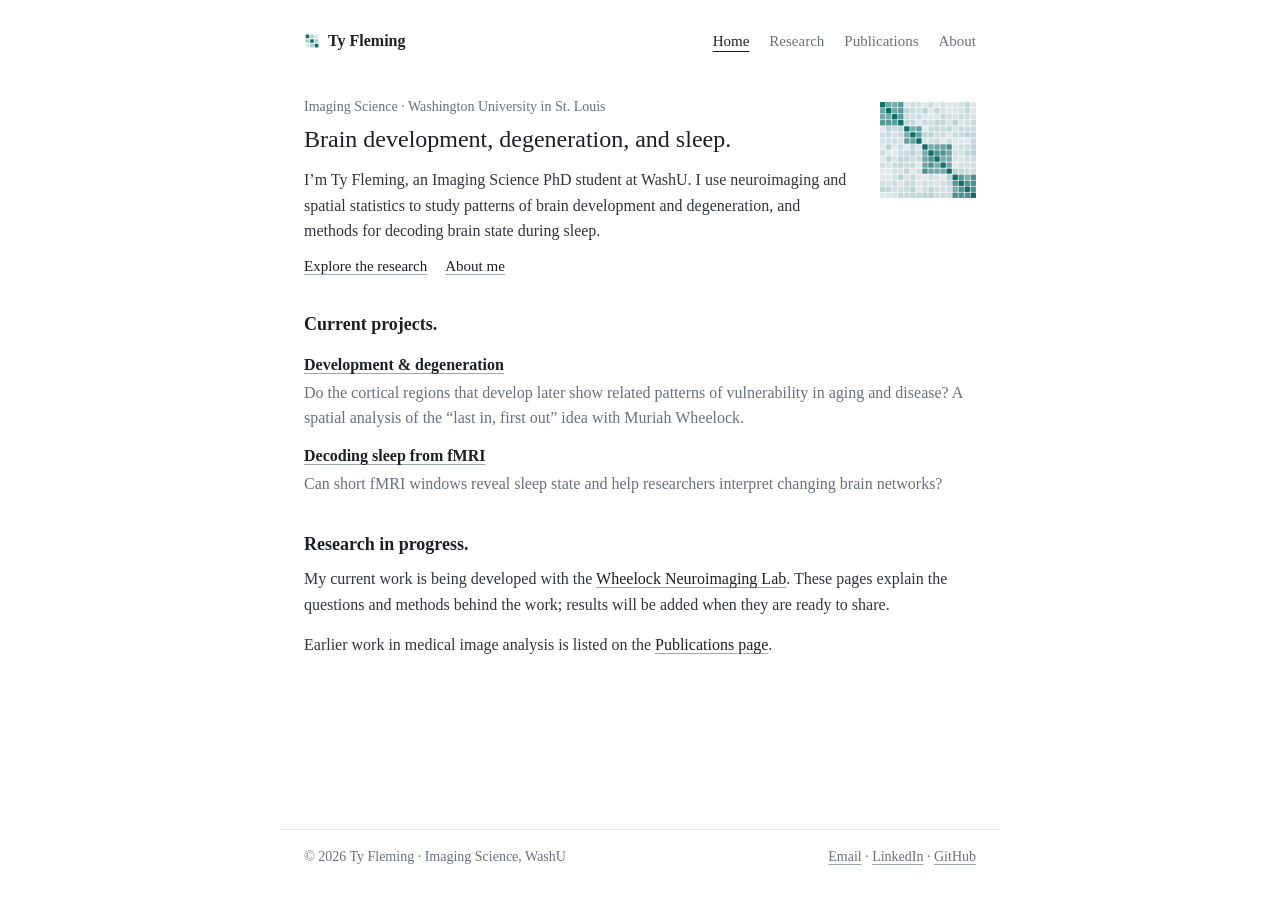
==== commit 697c5de4: "Add a small connectivity-matrix mark beside the name A 16px inline SVG (3×3 matrix with a darker dia" ====
--- a/index.html
+++ b/index.html
@@ -5,8 +5,7 @@
   <meta name="viewport" content="width=device-width, initial-scale=1">
   <meta name="description" content="Ty Fleming is an Imaging Science PhD student at WashU studying spatial patterns of brain development, degeneration, and sleep.">
   <title>Imaging Science PhD student — Ty Fleming</title>
-  <link rel="stylesheet" href="style.css?v=20261025-academic">
-  <script src="sky.js?v=20261013-sky3"></script>
+  <link rel="stylesheet" href="style.css?v=20261025-icon">
   
 
 </head>
@@ -14,7 +13,7 @@
   <a class="skip-link" href="#main">Skip to content</a>
   <header class="site-header">
     <div class="header-inner">
-      <a class="brand" href="index.html">Ty Fleming<span class="visually-hidden"> — home</span></a>
+      <a class="brand" href="index.html"><svg class="brand-icon" viewBox="0 0 20 20" aria-hidden="true" focusable="false" fill="currentColor"><rect x="2" y="2" width="4.6" height="4.6" rx=".8"/><rect x="7.7" y="2" width="4.6" height="4.6" rx=".8" opacity=".35"/><rect x="13.4" y="2" width="4.6" height="4.6" rx=".8" opacity=".15"/><rect x="2" y="7.7" width="4.6" height="4.6" rx=".8" opacity=".35"/><rect x="7.7" y="7.7" width="4.6" height="4.6" rx=".8"/><rect x="13.4" y="7.7" width="4.6" height="4.6" rx=".8" opacity=".35"/><rect x="2" y="13.4" width="4.6" height="4.6" rx=".8" opacity=".15"/><rect x="7.7" y="13.4" width="4.6" height="4.6" rx=".8" opacity=".35"/><rect x="13.4" y="13.4" width="4.6" height="4.6" rx=".8"/></svg>Ty Fleming<span class="visually-hidden"> — home</span></a>
       <nav class="site-nav" aria-label="Main navigation"><a href="index.html" aria-current="page">Home</a><a href="research.html">Research</a><a href="publications.html">Publications</a><a href="about.html">About</a></nav>
     </div>
   </header>
--- a/style.css
+++ b/style.css
@@ -31,9 +31,10 @@
 
 /* Header and footer */
 .header-inner,main,.site-footer{width:100%;max-width:var(--max);margin:0 auto;padding-left:var(--gutter);padding-right:var(--gutter)}
-.header-inner{display:flex;flex-wrap:wrap;align-items:baseline;justify-content:space-between;gap:6px 24px;padding-top:28px;padding-bottom:6px}
-.brand{font-weight:600;color:var(--ink);text-decoration:none}
-.brand-mark{display:none}
+.header-inner{display:flex;flex-wrap:wrap;align-items:center;justify-content:space-between;gap:6px 24px;padding-top:28px;padding-bottom:6px}
+/* A small connectivity-matrix mark beside the name; it takes the page's accent color. */
+.brand{display:inline-flex;align-items:center;gap:8px;font-weight:600;color:var(--ink);text-decoration:none}
+.brand-icon{width:16px;height:16px;flex:none;color:var(--accent)}
 .site-nav{display:flex;flex-wrap:wrap;gap:4px 20px;font-size:.9375rem}
 .site-nav a{color:var(--muted);text-decoration:none}
 .site-nav a:hover{color:var(--ink)}
@@ -107,33 +108,3 @@
   .pub-entry{grid-template-columns:1fr;gap:0}
 }
 @media(prefers-reduced-motion:reduce){html{scroll-behavior:auto}}
-
-/* Cross-document fade so moving into (or out of) the night page feels continuous. */
-@view-transition{navigation:auto}
-@media(prefers-reduced-motion:reduce){@view-transition{navigation:none}}
-
-/* Day ↔ night page transitions (sky.js). One continuous motion: the night page descends
-   over the day page behind a soft edge (dusk), and the day page rises back (dawn). */
-html:active-view-transition-type(to-night)::view-transition-old(root),
-html:active-view-transition-type(to-day)::view-transition-old(root),
-html:active-view-transition-type(to-night)::view-transition-new(root),
-html:active-view-transition-type(to-day)::view-transition-new(root){mix-blend-mode:normal}
-html:active-view-transition-type(to-night)::view-transition-old(root){animation:sky-dim 1s cubic-bezier(.65,0,.35,1) both}
-html:active-view-transition-type(to-day)::view-transition-old(root){animation:sky-brighten 1s cubic-bezier(.65,0,.35,1) both}
-html:active-view-transition-type(to-night)::view-transition-new(root){-webkit-mask-image:linear-gradient(180deg,#000 0,#000 44%,transparent 52%);mask-image:linear-gradient(180deg,#000 0,#000 44%,transparent 52%);-webkit-mask-size:100% 300%;mask-size:100% 300%;animation:sky-descend 1s cubic-bezier(.65,0,.35,1) both}
-html:active-view-transition-type(to-day)::view-transition-new(root){-webkit-mask-image:linear-gradient(0deg,#000 0,#000 44%,transparent 52%);mask-image:linear-gradient(0deg,#000 0,#000 44%,transparent 52%);-webkit-mask-size:100% 300%;mask-size:100% 300%;animation:sky-rise 1s cubic-bezier(.65,0,.35,1) both}
-@keyframes sky-descend{from{-webkit-mask-position:0 68%;mask-position:0 68%}to{-webkit-mask-position:0 26%;mask-position:0 26%}}
-@keyframes sky-rise{from{-webkit-mask-position:0 32%;mask-position:0 32%}to{-webkit-mask-position:0 74%;mask-position:0 74%}}
-@keyframes sky-dim{to{filter:brightness(.8)}}
-@keyframes sky-brighten{to{filter:brightness(1.25)}}
-/* Fallback curtain for browsers without cross-document view transitions: same soft edge. */
-.sky-veil{position:fixed;left:0;right:0;top:0;height:200vh;z-index:100;pointer-events:none;will-change:transform}
-.sky-veil--dusk{background:linear-gradient(180deg,#121a22 0,#121a22 50%,rgba(18,26,34,0) 62%);animation:sky-veil-down .9s cubic-bezier(.65,0,.35,1) forwards}
-.sky-veil--dawn{background:linear-gradient(0deg,#fff 0,#fff 50%,rgba(255,255,255,0) 62%);animation:sky-veil-up .9s cubic-bezier(.65,0,.35,1) forwards}
-@keyframes sky-veil-down{from{transform:translateY(-100%)}to{transform:translateY(0)}}
-@keyframes sky-veil-up{from{transform:translateY(50%)}to{transform:translateY(-50%)}}
-html.sky-arrive-night::after,html.sky-arrive-day::after{content:"";position:fixed;inset:0;z-index:100;pointer-events:none;animation:sky-lift .5s ease .05s forwards}
-html.sky-arrive-night::after{background:#121a22}
-html.sky-arrive-day::after{background:#fff}
-@keyframes sky-lift{to{opacity:0;visibility:hidden}}
-@media(prefers-reduced-motion:reduce){.sky-veil,html.sky-arrive-night::after,html.sky-arrive-day::after{display:none}}
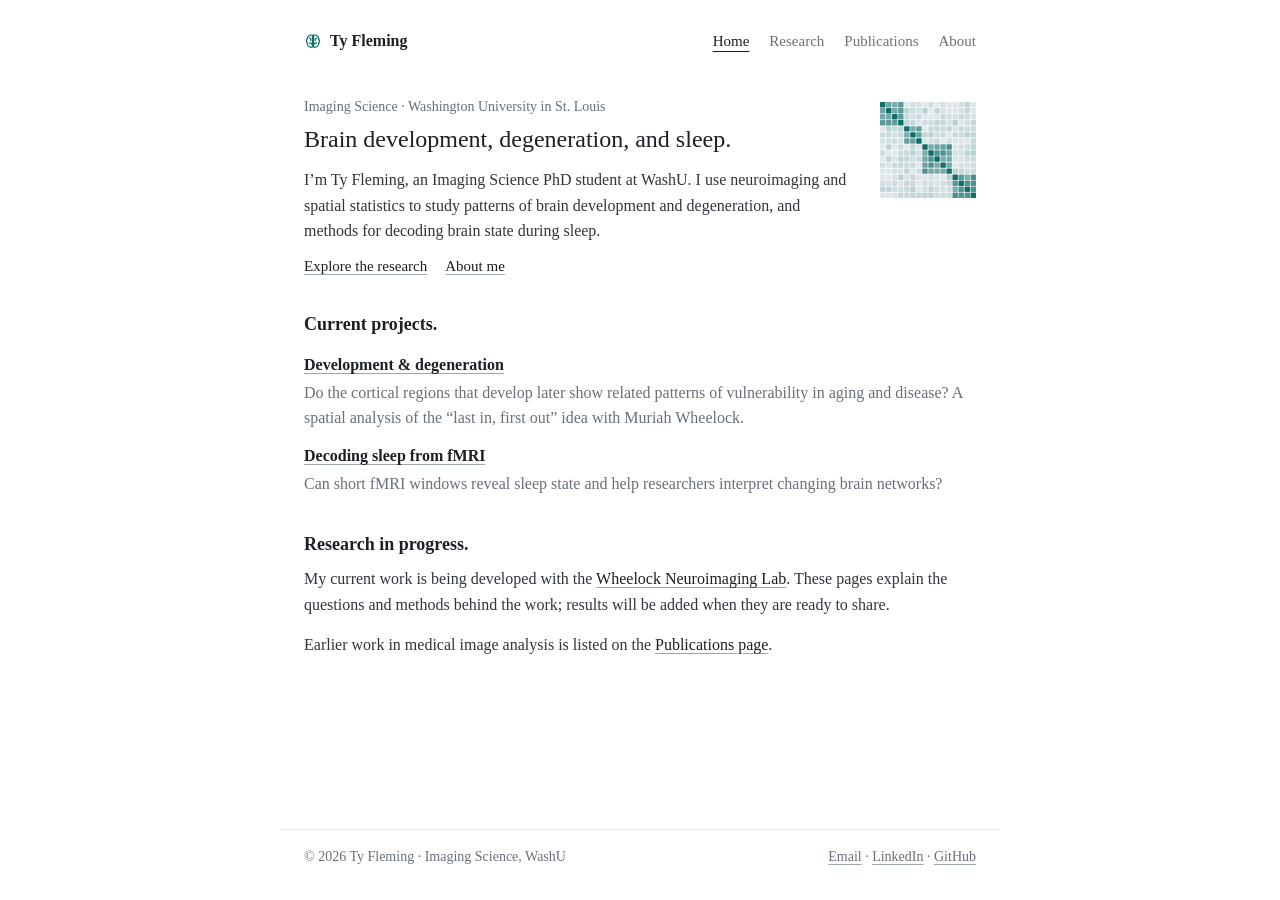
==== commit 0454a0d1: "Use a small brain mark beside the name Replace the connectivity-matrix mark with an 18px top-view br" ====
--- a/index.html
+++ b/index.html
@@ -5,7 +5,7 @@
   <meta name="viewport" content="width=device-width, initial-scale=1">
   <meta name="description" content="Ty Fleming is an Imaging Science PhD student at WashU studying spatial patterns of brain development, degeneration, and sleep.">
   <title>Imaging Science PhD student — Ty Fleming</title>
-  <link rel="stylesheet" href="style.css?v=20261025-icon">
+  <link rel="stylesheet" href="style.css?v=20261025-brain">
   
 
 </head>
@@ -13,7 +13,7 @@
   <a class="skip-link" href="#main">Skip to content</a>
   <header class="site-header">
     <div class="header-inner">
-      <a class="brand" href="index.html"><svg class="brand-icon" viewBox="0 0 20 20" aria-hidden="true" focusable="false" fill="currentColor"><rect x="2" y="2" width="4.6" height="4.6" rx=".8"/><rect x="7.7" y="2" width="4.6" height="4.6" rx=".8" opacity=".35"/><rect x="13.4" y="2" width="4.6" height="4.6" rx=".8" opacity=".15"/><rect x="2" y="7.7" width="4.6" height="4.6" rx=".8" opacity=".35"/><rect x="7.7" y="7.7" width="4.6" height="4.6" rx=".8"/><rect x="13.4" y="7.7" width="4.6" height="4.6" rx=".8" opacity=".35"/><rect x="2" y="13.4" width="4.6" height="4.6" rx=".8" opacity=".15"/><rect x="7.7" y="13.4" width="4.6" height="4.6" rx=".8" opacity=".35"/><rect x="13.4" y="13.4" width="4.6" height="4.6" rx=".8"/></svg>Ty Fleming<span class="visually-hidden"> — home</span></a>
+      <a class="brand" href="index.html"><svg class="brand-icon" viewBox="0 0 20 20" aria-hidden="true" focusable="false" fill="none" stroke="currentColor" stroke-width="1.35" stroke-linecap="round" stroke-linejoin="round"><path d="M9.3 3.4C6.3 2.9 3.6 5 3.5 7.9 2.6 9.2 2.7 11.4 3.7 12.6 3.7 15 5.6 17 8.1 17 8.6 17 9 16.9 9.3 16.7Z"/><path d="M10.7 3.4C13.7 2.9 16.4 5 16.5 7.9 17.4 9.2 17.3 11.4 16.3 12.6 16.3 15 14.4 17 11.9 17 11.4 17 11 16.9 10.7 16.7Z"/><path d="M6.2 6.9C7.3 7.2 7.8 8.2 7.5 9.3M5.9 12.3C7.1 12 8.1 12.6 8.4 13.6M13.8 6.9C12.7 7.2 12.2 8.2 12.5 9.3M14.1 12.3C12.9 12 11.9 12.6 11.6 13.6"/></svg>Ty Fleming<span class="visually-hidden"> — home</span></a>
       <nav class="site-nav" aria-label="Main navigation"><a href="index.html" aria-current="page">Home</a><a href="research.html">Research</a><a href="publications.html">Publications</a><a href="about.html">About</a></nav>
     </div>
   </header>
--- a/style.css
+++ b/style.css
@@ -32,9 +32,9 @@
 /* Header and footer */
 .header-inner,main,.site-footer{width:100%;max-width:var(--max);margin:0 auto;padding-left:var(--gutter);padding-right:var(--gutter)}
 .header-inner{display:flex;flex-wrap:wrap;align-items:center;justify-content:space-between;gap:6px 24px;padding-top:28px;padding-bottom:6px}
-/* A small connectivity-matrix mark beside the name; it takes the page's accent color. */
+/* A small brain mark (top view) beside the name; it takes the page's accent color. */
 .brand{display:inline-flex;align-items:center;gap:8px;font-weight:600;color:var(--ink);text-decoration:none}
-.brand-icon{width:16px;height:16px;flex:none;color:var(--accent)}
+.brand-icon{width:18px;height:18px;flex:none;color:var(--accent)}
 .site-nav{display:flex;flex-wrap:wrap;gap:4px 20px;font-size:.9375rem}
 .site-nav a{color:var(--muted);text-decoration:none}
 .site-nav a:hover{color:var(--ink)}
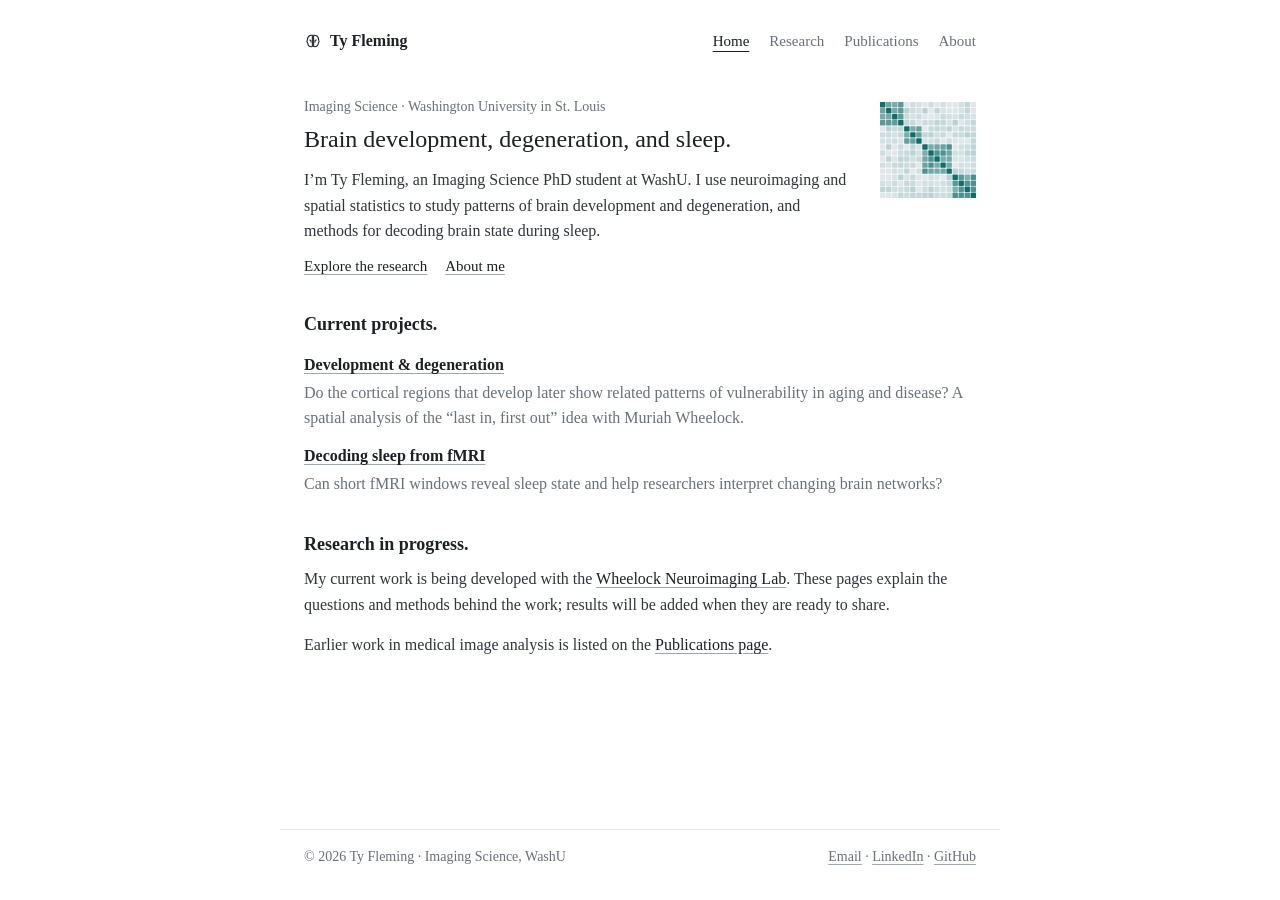
==== commit 517678ec: "Simplify the brain mark to a thin ink outline Use a plain top-view brain (two hemispheres, one fold " ====
--- a/index.html
+++ b/index.html
@@ -5,7 +5,7 @@
   <meta name="viewport" content="width=device-width, initial-scale=1">
   <meta name="description" content="Ty Fleming is an Imaging Science PhD student at WashU studying spatial patterns of brain development, degeneration, and sleep.">
   <title>Imaging Science PhD student — Ty Fleming</title>
-  <link rel="stylesheet" href="style.css?v=20261025-brain">
+  <link rel="stylesheet" href="style.css?v=20261025-brain2">
   
 
 </head>
@@ -13,7 +13,7 @@
   <a class="skip-link" href="#main">Skip to content</a>
   <header class="site-header">
     <div class="header-inner">
-      <a class="brand" href="index.html"><svg class="brand-icon" viewBox="0 0 20 20" aria-hidden="true" focusable="false" fill="none" stroke="currentColor" stroke-width="1.35" stroke-linecap="round" stroke-linejoin="round"><path d="M9.3 3.4C6.3 2.9 3.6 5 3.5 7.9 2.6 9.2 2.7 11.4 3.7 12.6 3.7 15 5.6 17 8.1 17 8.6 17 9 16.9 9.3 16.7Z"/><path d="M10.7 3.4C13.7 2.9 16.4 5 16.5 7.9 17.4 9.2 17.3 11.4 16.3 12.6 16.3 15 14.4 17 11.9 17 11.4 17 11 16.9 10.7 16.7Z"/><path d="M6.2 6.9C7.3 7.2 7.8 8.2 7.5 9.3M5.9 12.3C7.1 12 8.1 12.6 8.4 13.6M13.8 6.9C12.7 7.2 12.2 8.2 12.5 9.3M14.1 12.3C12.9 12 11.9 12.6 11.6 13.6"/></svg>Ty Fleming<span class="visually-hidden"> — home</span></a>
+      <a class="brand" href="index.html"><svg class="brand-icon" viewBox="0 0 20 20" aria-hidden="true" focusable="false" fill="none" stroke="currentColor" stroke-width="1.2" stroke-linecap="round" stroke-linejoin="round"><path d="M9.3 3.7C6.3 3.3 3.8 5.4 3.8 8.3 3.2 9.5 3.3 11.5 4.2 12.5 4.4 14.8 6.1 16.4 8.3 16.4 8.8 16.4 9.1 16.3 9.3 16.1Z"/><path d="M10.7 3.7C13.7 3.3 16.2 5.4 16.2 8.3 16.8 9.5 16.7 11.5 15.8 12.5 15.6 14.8 13.9 16.4 11.7 16.4 11.2 16.4 10.9 16.3 10.7 16.1Z"/><path d="M6.4 8.9C7.5 9.1 8.1 10.1 7.8 11.2M13.6 8.9C12.5 9.1 11.9 10.1 12.2 11.2"/></svg>Ty Fleming<span class="visually-hidden"> — home</span></a>
       <nav class="site-nav" aria-label="Main navigation"><a href="index.html" aria-current="page">Home</a><a href="research.html">Research</a><a href="publications.html">Publications</a><a href="about.html">About</a></nav>
     </div>
   </header>
--- a/style.css
+++ b/style.css
@@ -32,9 +32,9 @@
 /* Header and footer */
 .header-inner,main,.site-footer{width:100%;max-width:var(--max);margin:0 auto;padding-left:var(--gutter);padding-right:var(--gutter)}
 .header-inner{display:flex;flex-wrap:wrap;align-items:center;justify-content:space-between;gap:6px 24px;padding-top:28px;padding-bottom:6px}
-/* A small brain mark (top view) beside the name; it takes the page's accent color. */
+/* A small line-drawn brain beside the name, in the same ink as the name. */
 .brand{display:inline-flex;align-items:center;gap:8px;font-weight:600;color:var(--ink);text-decoration:none}
-.brand-icon{width:18px;height:18px;flex:none;color:var(--accent)}
+.brand-icon{width:18px;height:18px;flex:none}
 .site-nav{display:flex;flex-wrap:wrap;gap:4px 20px;font-size:.9375rem}
 .site-nav a{color:var(--muted);text-decoration:none}
 .site-nav a:hover{color:var(--ink)}
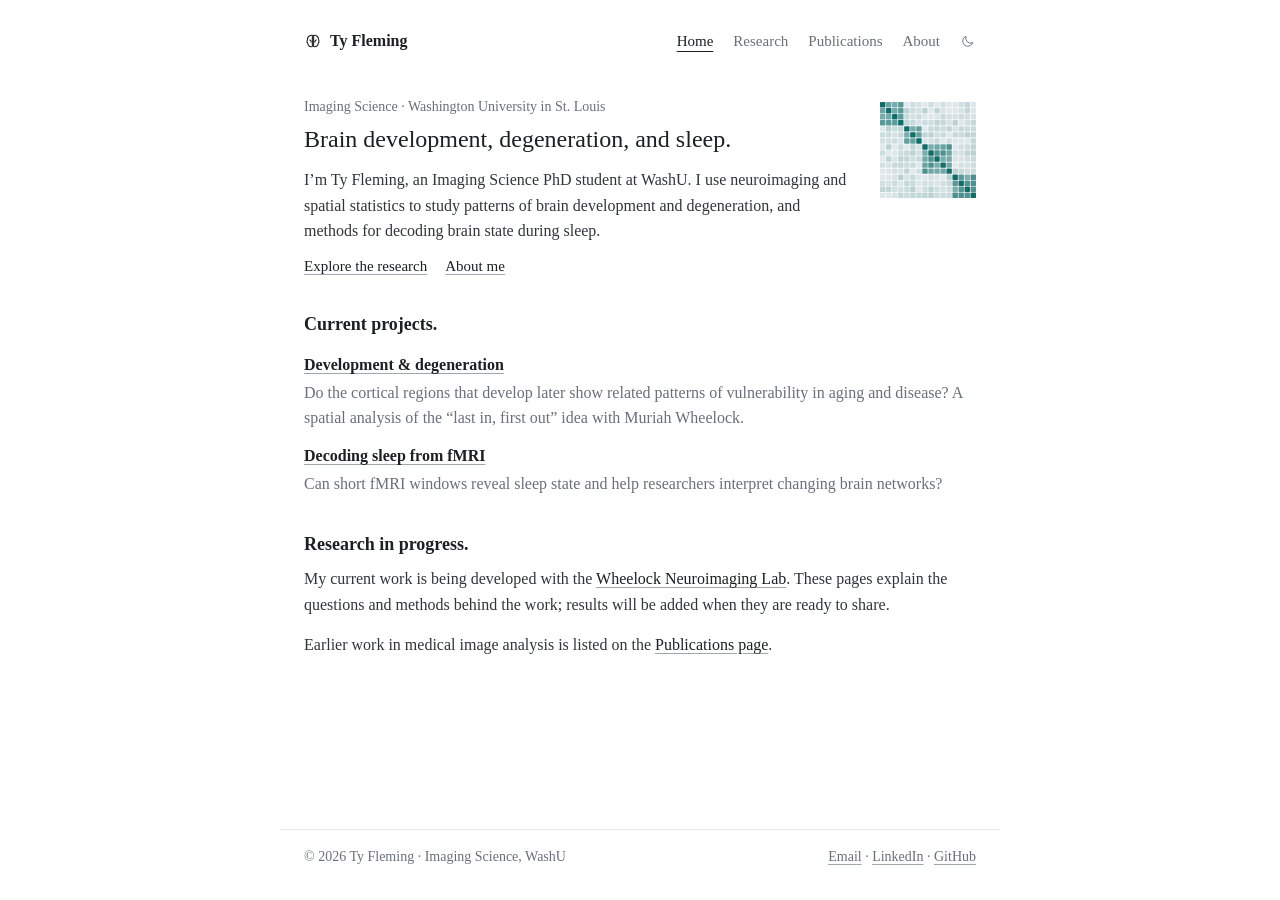
==== commit 391bfa29: "Make the dark theme a site-wide toggle Replace the sleep page's fixed dark theme with a moon/sun but" ====
--- a/index.html
+++ b/index.html
@@ -5,7 +5,8 @@
   <meta name="viewport" content="width=device-width, initial-scale=1">
   <meta name="description" content="Ty Fleming is an Imaging Science PhD student at WashU studying spatial patterns of brain development, degeneration, and sleep.">
   <title>Imaging Science PhD student — Ty Fleming</title>
-  <link rel="stylesheet" href="style.css?v=20261025-brain2">
+  <link rel="stylesheet" href="style.css?v=20261025-theme">
+  <script src="theme.js?v=20261025-theme"></script>
   
 
 </head>
@@ -14,7 +15,7 @@
   <header class="site-header">
     <div class="header-inner">
       <a class="brand" href="index.html"><svg class="brand-icon" viewBox="0 0 20 20" aria-hidden="true" focusable="false" fill="none" stroke="currentColor" stroke-width="1.2" stroke-linecap="round" stroke-linejoin="round"><path d="M9.3 3.7C6.3 3.3 3.8 5.4 3.8 8.3 3.2 9.5 3.3 11.5 4.2 12.5 4.4 14.8 6.1 16.4 8.3 16.4 8.8 16.4 9.1 16.3 9.3 16.1Z"/><path d="M10.7 3.7C13.7 3.3 16.2 5.4 16.2 8.3 16.8 9.5 16.7 11.5 15.8 12.5 15.6 14.8 13.9 16.4 11.7 16.4 11.2 16.4 10.9 16.3 10.7 16.1Z"/><path d="M6.4 8.9C7.5 9.1 8.1 10.1 7.8 11.2M13.6 8.9C12.5 9.1 11.9 10.1 12.2 11.2"/></svg>Ty Fleming<span class="visually-hidden"> — home</span></a>
-      <nav class="site-nav" aria-label="Main navigation"><a href="index.html" aria-current="page">Home</a><a href="research.html">Research</a><a href="publications.html">Publications</a><a href="about.html">About</a></nav>
+      <nav class="site-nav" aria-label="Main navigation"><a href="index.html" aria-current="page">Home</a><a href="research.html">Research</a><a href="publications.html">Publications</a><a href="about.html">About</a><button class="theme-toggle" type="button" aria-label="Dark theme" aria-pressed="false" hidden><svg class="icon-moon" viewBox="0 0 20 20" aria-hidden="true" focusable="false" fill="none" stroke="currentColor" stroke-width="1.2" stroke-linecap="round" stroke-linejoin="round"><path d="M15.8 12.4A6.4 6.4 0 0 1 7.6 4.2 6.4 6.4 0 1 0 15.8 12.4Z"/></svg><svg class="icon-sun" viewBox="0 0 20 20" aria-hidden="true" focusable="false" fill="none" stroke="currentColor" stroke-width="1.2" stroke-linecap="round" stroke-linejoin="round"><circle cx="10" cy="10" r="3.3"/><path d="M10 2.6V4.2M10 15.8V17.4M2.6 10H4.2M15.8 10H17.4M4.8 4.8 5.9 5.9M14.1 14.1 15.2 15.2M4.8 15.2 5.9 14.1M14.1 5.9 15.2 4.8"/></svg></button></nav>
     </div>
   </header>
   <main id="main">
--- a/style.css
+++ b/style.css
@@ -1,16 +1,23 @@
 /* A plain academic page: one serif face, one narrow column, modest sizes, no ornament.
-   The sleep page sets <html data-theme="night"> for the same layout in dark colors. */
+   theme.js sets <html data-theme="light|dark"> from the visitor's choice or system setting. */
 :root{
+  color-scheme:light;
   --bg:#ffffff;--ink:#1c2024;--ink-2:#30353b;--muted:#68707a;--faint:#a0a6ad;--line:#e4e6e9;
   --accent:#0f6e6a;
   --serif:Charter,"Bitstream Charter","Iowan Old Style","Sitka Text",Cambria,Georgia,serif;
   --max:720px;--gutter:24px;
 }
-:root[data-theme="night"]{
+:root[data-theme="dark"]{
   color-scheme:dark;
   --bg:#121a22;--ink:#ece8df;--ink-2:#c9d0d6;--muted:#8d98a3;--faint:#5c6875;--line:#26323d;
   --accent:#d9b97f;
 }
+/* Without JavaScript, follow the system setting. */
+@media(prefers-color-scheme:dark){:root:not([data-theme]){
+  color-scheme:dark;
+  --bg:#121a22;--ink:#ece8df;--ink-2:#c9d0d6;--muted:#8d98a3;--faint:#5c6875;--line:#26323d;
+  --accent:#d9b97f;
+}}
 
 *{box-sizing:border-box}
 html{-webkit-text-size-adjust:100%;scroll-behavior:smooth}
@@ -38,6 +45,13 @@
 .site-nav{display:flex;flex-wrap:wrap;gap:4px 20px;font-size:.9375rem}
 .site-nav a{color:var(--muted);text-decoration:none}
 .site-nav a:hover{color:var(--ink)}
+/* Theme toggle: a moon in light mode, a sun in dark mode. Hidden until theme.js runs. */
+.theme-toggle{display:inline-flex;align-items:center;align-self:center;padding:6px;margin:-6px;border:0;background:none;color:var(--muted);cursor:pointer}
+.theme-toggle:hover{color:var(--ink)}
+.theme-toggle[hidden]{display:none}
+.theme-toggle svg{width:16px;height:16px}
+.icon-sun,:root[data-theme="dark"] .icon-moon{display:none}
+:root[data-theme="dark"] .icon-sun{display:block}
 .site-nav a[aria-current=page]{color:var(--ink);text-decoration:underline;text-underline-offset:.35em;text-decoration-color:var(--ink)}
 main{flex:1}
 .site-footer{display:flex;flex-wrap:wrap;justify-content:space-between;gap:6px 20px;margin-top:40px;padding-top:16px;padding-bottom:32px;border-top:1px solid var(--line);font-size:.875rem;color:var(--muted)}
@@ -51,6 +65,7 @@
 .hero-actions{display:flex;flex-wrap:wrap;gap:4px 18px;margin-top:10px;font-size:.9375rem}
 .hero-matrix{width:96px;margin-top:6px}
 .hero-matrix img{display:block;width:100%;height:auto}
+:root[data-theme="dark"] .hero-matrix img{filter:invert(1) hue-rotate(180deg)}
 
 /* Sections: spacing instead of rules; the numbered labels are redundant with the headings. */
 .content-section{padding:30px 0 0}
